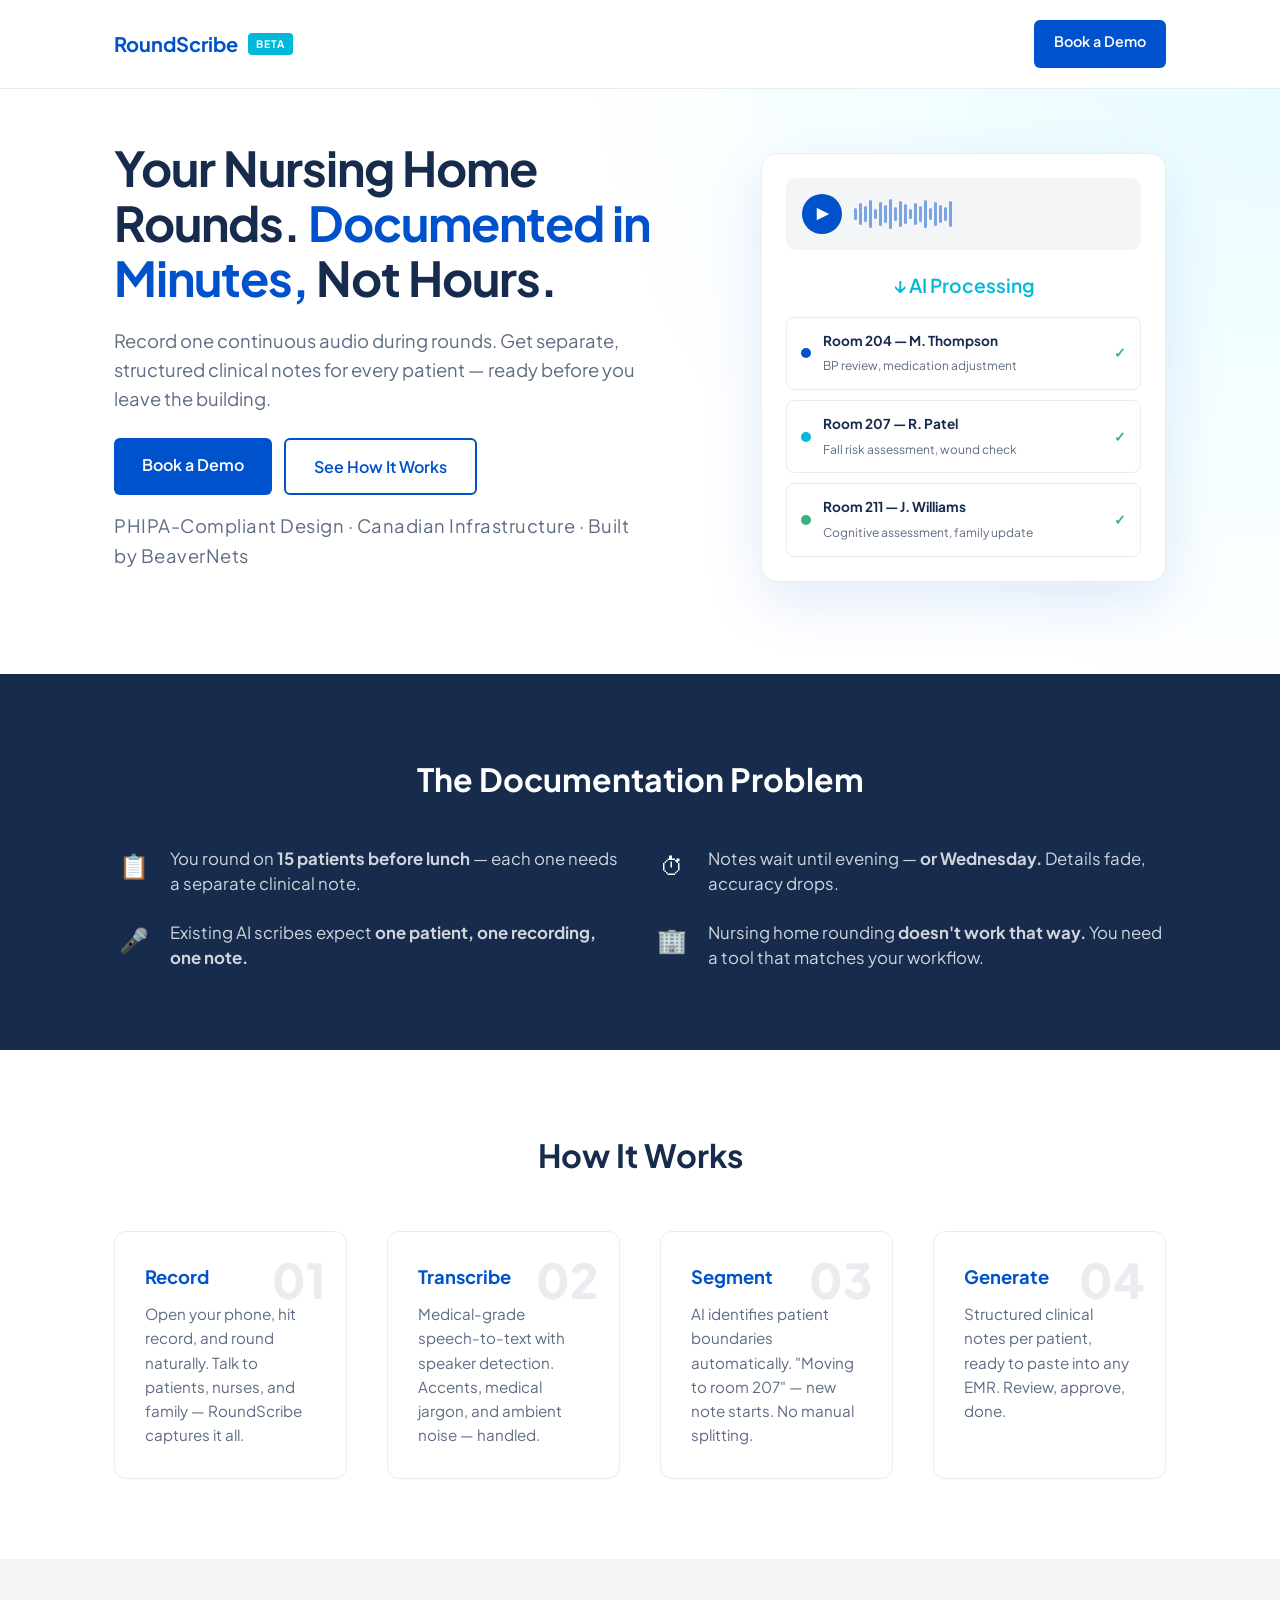
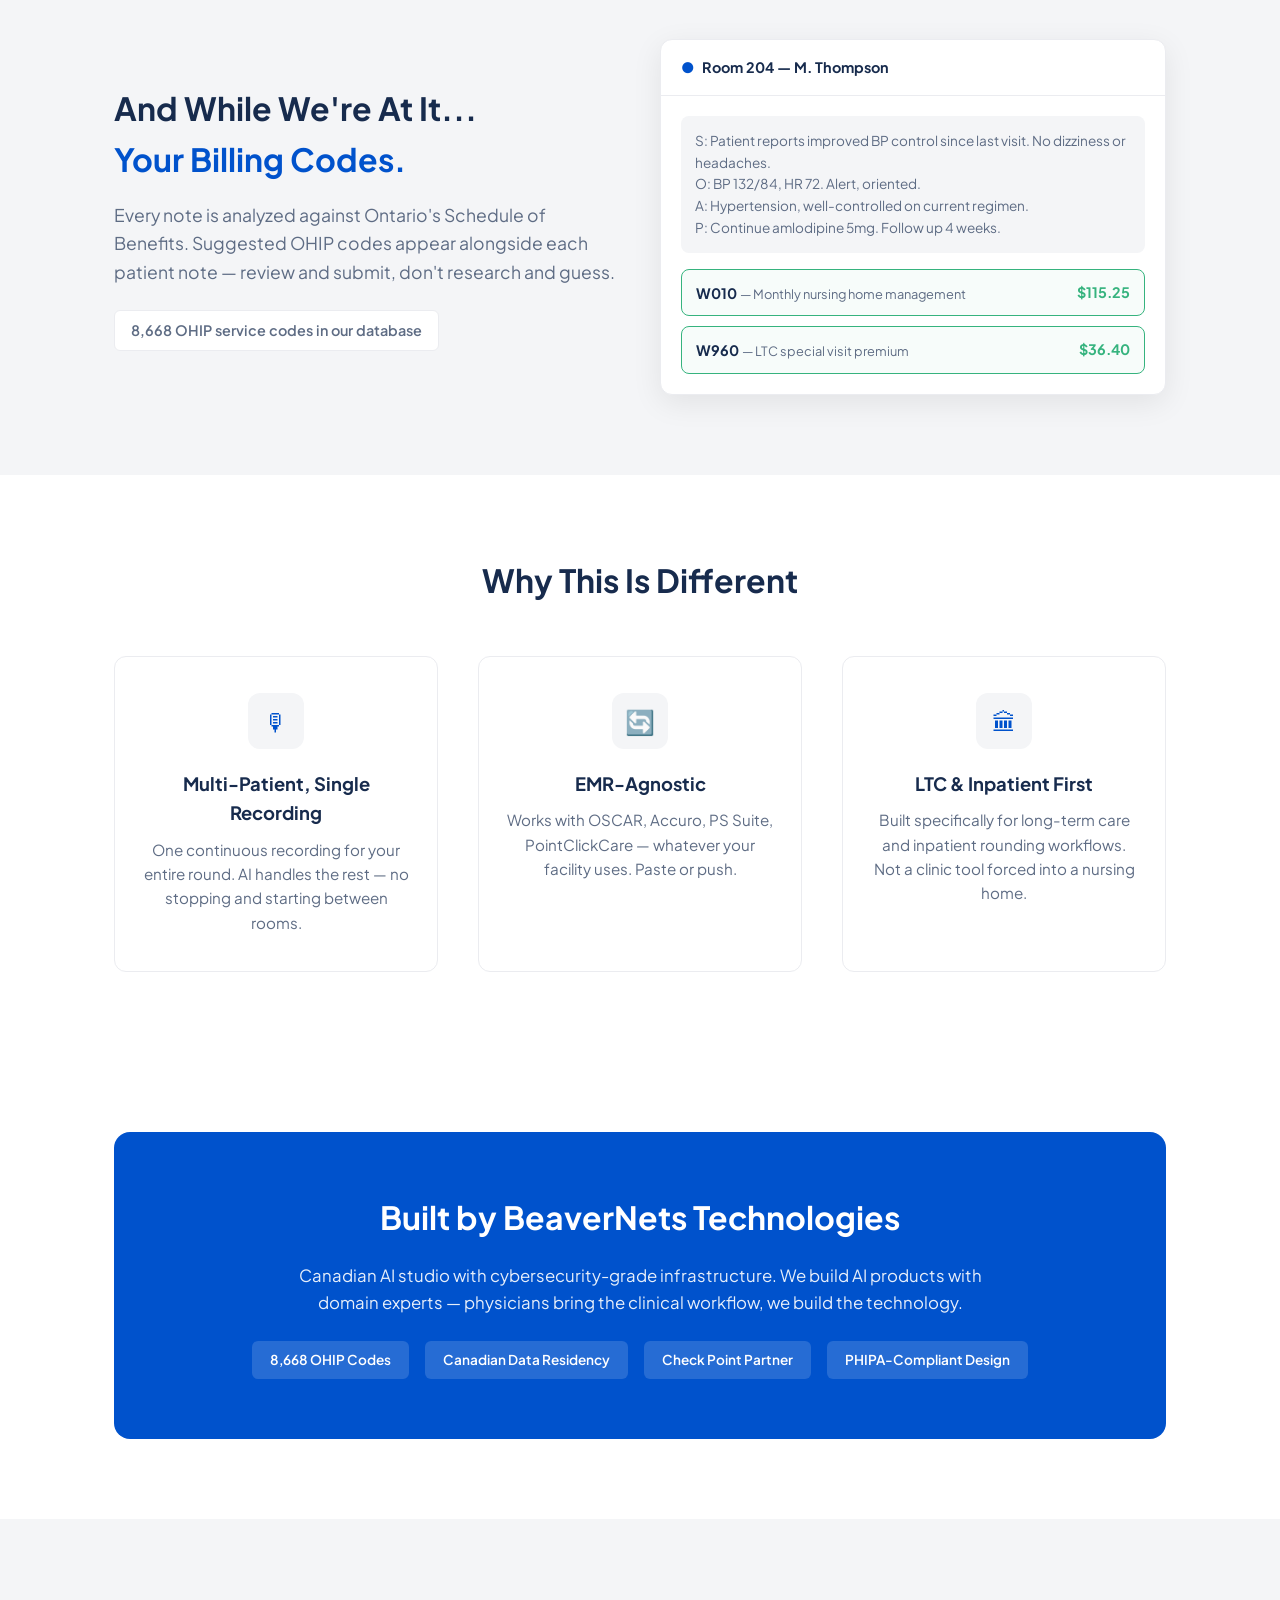
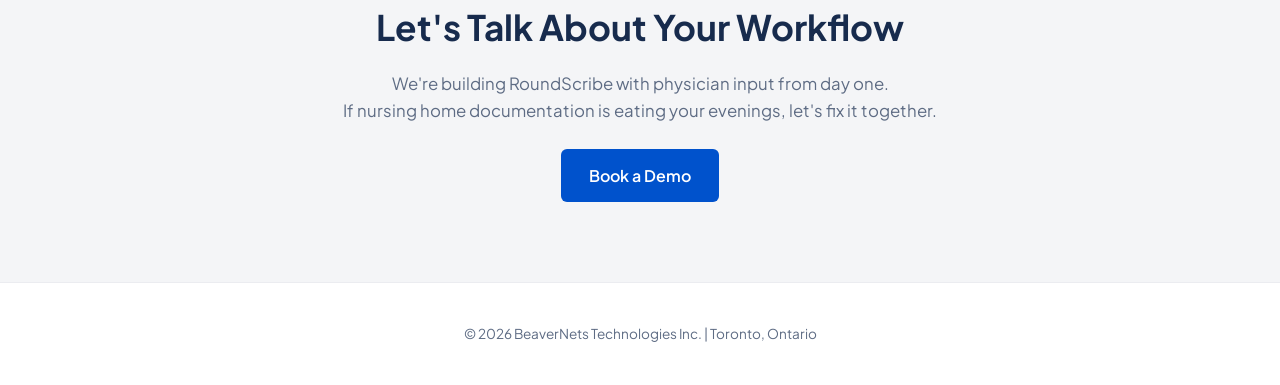
==== index.html @ 70a92076 "feat: RoundScribe marketing site — landing page + interactive demo Landing page (/) — marketing site" ====
<!DOCTYPE html>
<html lang="en">
<head>
    <meta charset="UTF-8">
    <meta name="viewport" content="width=device-width, initial-scale=1.0">
    <meta name="description" content="RoundScribe — AI-powered nursing home rounding notes. One recording, every patient documented, OHIP billing codes included.">
    <meta name="keywords" content="nursing home rounding, clinical notes, OHIP billing, AI scribe, long-term care, EMR, Ontario physicians">
    <meta name="author" content="BeaverNets Technologies Inc.">

    <!-- Open Graph Meta Tags -->
    <meta property="og:title" content="RoundScribe — AI-Powered Nursing Home Rounding Notes">
    <meta property="og:description" content="One recording. Every patient documented. OHIP billing codes included.">
    <meta property="og:type" content="website">
    <meta property="og:url" content="https://roundscribe.beavernets.com">

    <!-- Twitter Card Meta Tags -->
    <meta name="twitter:card" content="summary_large_image">
    <meta name="twitter:title" content="RoundScribe — AI-Powered Nursing Home Rounding Notes">
    <meta name="twitter:description" content="One recording. Every patient documented. OHIP billing codes included.">

    <title>RoundScribe | AI-Powered Nursing Home Rounding Notes</title>

    <link rel="icon" type="image/svg+xml" href="favicon.svg">
    <link href="https://fonts.googleapis.com/css2?family=Plus+Jakarta+Sans:wght@400;500;600;700;800&display=swap" rel="stylesheet">
    <link rel="stylesheet" href="styles.css">
</head>
<body>

    <!-- HEADER -->
    <header>
        <div class="container flex nav-wrapper">
            <div class="logo">
                RoundScribe <span class="badge">BETA</span>
            </div>
            <a href="mailto:saman@physicianbillingassistant.ca?subject=RoundScribe%20Demo%20Request" class="btn" style="padding: 10px 20px; font-size: 0.9rem;">Book a Demo</a>
        </div>
    </header>

    <!-- HERO -->
    <section class="hero">
        <div class="container">
            <div class="grid hero-grid">
                <div>
                    <h1>Your Nursing Home Rounds. <span class="highlight">Documented in Minutes,</span> Not Hours.</h1>
                    <p>Record one continuous audio during rounds. Get separate, structured clinical notes for every patient — ready before you leave the building.</p>
                    <div style="display: flex; gap: 12px; flex-wrap: wrap;">
                        <a href="mailto:saman@physicianbillingassistant.ca?subject=RoundScribe%20Demo%20Request" class="btn">Book a Demo</a>
                        <a href="#how" class="btn btn-outline">See How It Works</a>
                    </div>
                    <p class="trust-line">PHIPA-Compliant Design &middot; Canadian Infrastructure &middot; Built by BeaverNets</p>
                </div>
                <div class="hero-mockup">
                    <div class="mockup-waveform">
                        <div class="waveform-icon">&#9654;</div>
                        <div class="waveform-bars">
                            <span style="height:12px"></span><span style="height:22px;animation-delay:0.1s"></span><span style="height:16px;animation-delay:0.2s"></span><span style="height:28px;animation-delay:0.15s"></span><span style="height:10px;animation-delay:0.3s"></span><span style="height:24px;animation-delay:0.05s"></span><span style="height:18px;animation-delay:0.25s"></span><span style="height:30px;animation-delay:0.12s"></span><span style="height:14px;animation-delay:0.2s"></span><span style="height:26px;animation-delay:0.08s"></span><span style="height:20px;animation-delay:0.18s"></span><span style="height:10px;animation-delay:0.28s"></span><span style="height:22px;animation-delay:0.06s"></span><span style="height:16px;animation-delay:0.22s"></span><span style="height:28px;animation-delay:0.14s"></span><span style="height:12px;animation-delay:0.26s"></span><span style="height:24px;animation-delay:0.1s"></span><span style="height:18px;animation-delay:0.2s"></span><span style="height:14px;animation-delay:0.16s"></span><span style="height:26px;animation-delay:0.04s"></span>
                        </div>
                    </div>
                    <div class="mockup-arrow">&#8595; AI Processing</div>
                    <div class="patient-cards">
                        <div class="patient-card">
                            <div class="patient-dot" style="background: var(--primary);"></div>
                            <div class="patient-card-text">
                                <strong>Room 204 — M. Thompson</strong>
                                <span>BP review, medication adjustment</span>
                            </div>
                            <span class="check">&#10003;</span>
                        </div>
                        <div class="patient-card">
                            <div class="patient-dot" style="background: var(--secondary);"></div>
                            <div class="patient-card-text">
                                <strong>Room 207 — R. Patel</strong>
                                <span>Fall risk assessment, wound check</span>
                            </div>
                            <span class="check">&#10003;</span>
                        </div>
                        <div class="patient-card">
                            <div class="patient-dot" style="background: var(--success);"></div>
                            <div class="patient-card-text">
                                <strong>Room 211 — J. Williams</strong>
                                <span>Cognitive assessment, family update</span>
                            </div>
                            <span class="check">&#10003;</span>
                        </div>
                    </div>
                </div>
            </div>
        </div>
    </section>

    <!-- THE PROBLEM -->
    <section class="section-padding problem">
        <div class="container">
            <h2 class="text-center">The Documentation Problem</h2>
            <div class="grid problem-grid">
                <div class="problem-item">
                    <div class="problem-icon">&#128203;</div>
                    <p>You round on <strong>15 patients before lunch</strong> — each one needs a separate clinical note.</p>
                </div>
                <div class="problem-item">
                    <div class="problem-icon">&#9201;</div>
                    <p>Notes wait until evening — <strong>or Wednesday.</strong> Details fade, accuracy drops.</p>
                </div>
                <div class="problem-item">
                    <div class="problem-icon">&#127908;</div>
                    <p>Existing AI scribes expect <strong>one patient, one recording, one note.</strong></p>
                </div>
                <div class="problem-item">
                    <div class="problem-icon">&#127970;</div>
                    <p>Nursing home rounding <strong>doesn't work that way.</strong> You need a tool that matches your workflow.</p>
                </div>
            </div>
        </div>
    </section>

    <!-- HOW IT WORKS -->
    <section class="section-padding" id="how">
        <div class="container">
            <h2 class="text-center" style="margin-bottom: 50px; font-size: 2rem;">How It Works</h2>
            <div class="grid steps-grid">
                <div class="step-card">
                    <span class="step-number">01</span>
                    <h3>Record</h3>
                    <p>Open your phone, hit record, and round naturally. Talk to patients, nurses, and family — RoundScribe captures it all.</p>
                </div>
                <div class="step-card">
                    <span class="step-number">02</span>
                    <h3>Transcribe</h3>
                    <p>Medical-grade speech-to-text with speaker detection. Accents, medical jargon, and ambient noise — handled.</p>
                </div>
                <div class="step-card">
                    <span class="step-number">03</span>
                    <h3>Segment</h3>
                    <p>AI identifies patient boundaries automatically. "Moving to room 207" — new note starts. No manual splitting.</p>
                </div>
                <div class="step-card">
                    <span class="step-number">04</span>
                    <h3>Generate</h3>
                    <p>Structured clinical notes per patient, ready to paste into any EMR. Review, approve, done.</p>
                </div>
            </div>
        </div>
    </section>

    <!-- OHIP BILLING INTELLIGENCE -->
    <section class="section-padding billing">
        <div class="container">
            <div class="grid billing-grid">
                <div>
                    <h2>And While We're At It...<br><span class="highlight">Your Billing Codes.</span></h2>
                    <p class="billing-sub">Every note is analyzed against Ontario's Schedule of Benefits. Suggested OHIP codes appear alongside each patient note — review and submit, don't research and guess.</p>
                    <span class="billing-stat">8,668 OHIP service codes in our database</span>
                </div>
                <div class="billing-mockup">
                    <div class="billing-mockup-header">
                        <span style="color: var(--primary);">&#9679;</span> Room 204 — M. Thompson
                    </div>
                    <div class="billing-mockup-body">
                        <div class="billing-note-preview">
                            S: Patient reports improved BP control since last visit. No dizziness or headaches.<br>
                            O: BP 132/84, HR 72. Alert, oriented.<br>
                            A: Hypertension, well-controlled on current regimen.<br>
                            P: Continue amlodipine 5mg. Follow up 4 weeks.
                        </div>
                        <div class="billing-codes">
                            <div class="billing-code-row suggested">
                                <div>
                                    <span class="code-label">W010</span>
                                    <span class="code-desc"> &mdash; Monthly nursing home management</span>
                                </div>
                                <span class="code-fee">$115.25</span>
                            </div>
                            <div class="billing-code-row suggested">
                                <div>
                                    <span class="code-label">W960</span>
                                    <span class="code-desc"> &mdash; LTC special visit premium</span>
                                </div>
                                <span class="code-fee">$36.40</span>
                            </div>
                        </div>
                    </div>
                </div>
            </div>
        </div>
    </section>

    <!-- WHY THIS IS DIFFERENT -->
    <section class="section-padding">
        <div class="container">
            <h2 class="text-center" style="margin-bottom: 50px; font-size: 2rem;">Why This Is Different</h2>
            <div class="grid diff-grid">
                <div class="diff-card">
                    <div class="diff-icon">&#127897;</div>
                    <h3>Multi-Patient, Single Recording</h3>
                    <p>One continuous recording for your entire round. AI handles the rest — no stopping and starting between rooms.</p>
                </div>
                <div class="diff-card">
                    <div class="diff-icon">&#128260;</div>
                    <h3>EMR-Agnostic</h3>
                    <p>Works with OSCAR, Accuro, PS Suite, PointClickCare — whatever your facility uses. Paste or push.</p>
                </div>
                <div class="diff-card">
                    <div class="diff-icon">&#127963;</div>
                    <h3>LTC &amp; Inpatient First</h3>
                    <p>Built specifically for long-term care and inpatient rounding workflows. Not a clinic tool forced into a nursing home.</p>
                </div>
            </div>
        </div>
    </section>

    <!-- CREDIBILITY -->
    <section class="section-padding">
        <div class="container">
            <div class="trust-box">
                <h2>Built by BeaverNets Technologies</h2>
                <p>Canadian AI studio with cybersecurity-grade infrastructure. We build AI products with domain experts — physicians bring the clinical workflow, we build the technology.</p>
                <div class="trust-badges">
                    <span class="trust-badge">8,668 OHIP Codes</span>
                    <span class="trust-badge">Canadian Data Residency</span>
                    <span class="trust-badge">Check Point Partner</span>
                    <span class="trust-badge">PHIPA-Compliant Design</span>
                </div>
            </div>
        </div>
    </section>

    <!-- CTA -->
    <section class="section-padding cta text-center">
        <div class="container">
            <h2>Let's Talk About Your Workflow</h2>
            <p>We're building RoundScribe with physician input from day one.<br>If nursing home documentation is eating your evenings, let's fix it together.</p>
            <a href="mailto:saman@physicianbillingassistant.ca?subject=RoundScribe%20Demo%20Request" class="btn">Book a Demo</a>
        </div>
    </section>

    <!-- FOOTER -->
    <footer>
        <div class="container">
            <p>&copy; 2026 BeaverNets Technologies Inc. | Toronto, Ontario</p>
        </div>
    </footer>

</body>
</html>
---- styles.css ----
/* --- VARIABLES --- */
:root {
    --primary: #0052CC;
    --primary-dark: #003E99;
    --secondary: #00B8D9;
    --bg-light: #F4F5F7;
    --text-dark: #172B4D;
    --text-gray: #5E6C84;
    --white: #FFFFFF;
    --success: #36B37E;
}

* {
    margin: 0;
    padding: 0;
    box-sizing: border-box;
}

body {
    font-family: 'Plus Jakarta Sans', sans-serif;
    color: var(--text-dark);
    line-height: 1.6;
    background-color: var(--white);
}

a {
    text-decoration: none;
    color: inherit;
    transition: 0.2s;
}

ul {
    list-style: none;
}

/* --- UTILITIES --- */
.container {
    max-width: 1100px;
    margin: 0 auto;
    padding: 0 24px;
}

.section-padding {
    padding: 80px 0;
}

.text-center {
    text-align: center;
}

.flex {
    display: flex;
    align-items: center;
}

.grid {
    display: grid;
    gap: 40px;
}

.btn {
    display: inline-block;
    padding: 14px 28px;
    background-color: var(--primary);
    color: white;
    border-radius: 6px;
    font-weight: 600;
    font-size: 1rem;
    cursor: pointer;
    border: none;
    min-height: 48px;
    min-width: 48px;
}

.btn:hover {
    background-color: var(--primary-dark);
    transform: translateY(-1px);
}

.btn-outline {
    background: transparent;
    border: 2px solid var(--primary);
    color: var(--primary);
}

.btn-outline:hover {
    background: var(--bg-light);
}

.btn-white {
    background: white;
    color: var(--primary);
    font-weight: 700;
}

.btn-white:hover {
    background: var(--bg-light);
    transform: translateY(-1px);
}

/* --- HEADER --- */
header {
    padding: 20px 0;
    border-bottom: 1px solid #EBECF0;
    position: fixed;
    width: 100%;
    background: rgba(255,255,255,0.95);
    backdrop-filter: blur(10px);
    z-index: 100;
}

.nav-wrapper {
    justify-content: space-between;
}

.logo {
    font-size: 1.25rem;
    font-weight: 700;
    color: var(--primary);
    display: flex;
    align-items: center;
    gap: 10px;
}

.badge {
    background: var(--secondary);
    color: white;
    font-size: 0.65rem;
    padding: 3px 8px;
    border-radius: 4px;
    font-weight: 700;
    letter-spacing: 1px;
    text-transform: uppercase;
}

/* --- HERO --- */
.hero {
    padding-top: 140px;
    padding-bottom: 80px;
    background: radial-gradient(circle at top right, #E6FCFF 0%, #FFFFFF 50%);
}

.hero-grid {
    grid-template-columns: 1.2fr 0.8fr;
    align-items: center;
}

.hero h1 {
    font-size: 3rem;
    line-height: 1.15;
    margin-bottom: 20px;
    letter-spacing: -1px;
    color: var(--text-dark);
}

.hero p {
    font-size: 1.15rem;
    color: var(--text-gray);
    max-width: 540px;
    margin-bottom: 24px;
}

.highlight {
    color: var(--primary);
}

.trust-line {
    font-size: 0.85rem;
    color: var(--text-gray);
    margin-top: 16px;
    letter-spacing: 0.5px;
}

/* --- HERO MOCKUP --- */
.hero-mockup {
    background: white;
    border-radius: 16px;
    box-shadow: 0 20px 60px rgba(0,82,204,0.12);
    border: 1px solid #EBECF0;
    padding: 24px;
    overflow: hidden;
}

.mockup-waveform {
    display: flex;
    align-items: center;
    gap: 12px;
    padding: 16px;
    background: var(--bg-light);
    border-radius: 10px;
    margin-bottom: 20px;
}

.waveform-icon {
    width: 40px;
    height: 40px;
    background: var(--primary);
    border-radius: 50%;
    display: flex;
    align-items: center;
    justify-content: center;
    color: white;
    font-size: 1rem;
    flex-shrink: 0;
}

.waveform-bars {
    display: flex;
    align-items: center;
    gap: 2px;
    flex: 1;
    height: 32px;
}

.waveform-bars span {
    display: block;
    width: 3px;
    border-radius: 2px;
    background: var(--primary);
    opacity: 0.5;
    animation: pulse 1.5s ease-in-out infinite;
}

@keyframes pulse {
    0%, 100% { opacity: 0.3; }
    50% { opacity: 0.7; }
}

.mockup-arrow {
    text-align: center;
    color: var(--secondary);
    font-size: 1.2rem;
    margin-bottom: 16px;
    font-weight: 600;
}

.patient-cards {
    display: flex;
    flex-direction: column;
    gap: 10px;
}

.patient-card {
    display: flex;
    align-items: center;
    gap: 12px;
    padding: 12px 14px;
    border-radius: 8px;
    border: 1px solid #EBECF0;
    background: white;
    transition: 0.2s;
}

.patient-card:hover {
    border-color: var(--primary);
    box-shadow: 0 2px 8px rgba(0,82,204,0.08);
}

.patient-dot {
    width: 10px;
    height: 10px;
    border-radius: 50%;
    flex-shrink: 0;
}

.patient-card-text {
    flex: 1;
    min-width: 0;
}

.patient-card-text strong {
    font-size: 0.85rem;
    display: block;
}

.patient-card-text span {
    font-size: 0.75rem;
    color: var(--text-gray);
}

.patient-card .check {
    color: var(--success);
    font-weight: 700;
    font-size: 0.85rem;
    flex-shrink: 0;
}

/* --- PROBLEM --- */
.problem {
    background: var(--text-dark);
    color: white;
}

.problem h2 {
    font-size: 2rem;
    margin-bottom: 40px;
}

.problem-grid {
    grid-template-columns: 1fr 1fr;
    gap: 24px;
}

.problem-item {
    display: flex;
    gap: 16px;
    align-items: flex-start;
}

.problem-icon {
    font-size: 1.5rem;
    flex-shrink: 0;
    width: 40px;
    text-align: center;
}

.problem-item p {
    color: rgba(255,255,255,0.8);
    font-size: 1.05rem;
    line-height: 1.5;
}

/* --- HOW IT WORKS --- */
.steps-grid {
    grid-template-columns: repeat(4, 1fr);
}

.step-card {
    background: var(--white);
    padding: 30px;
    border: 1px solid #EBECF0;
    border-radius: 12px;
    position: relative;
}

.step-number {
    font-size: 3rem;
    font-weight: 800;
    color: #EBECF0;
    position: absolute;
    top: 10px;
    right: 20px;
}

.step-card h3 {
    margin-bottom: 10px;
    font-size: 1.15rem;
    color: var(--primary);
}

.step-card p {
    color: var(--text-gray);
    font-size: 0.95rem;
}

/* --- BILLING SECTION --- */
.billing {
    background: var(--bg-light);
}

.billing-grid {
    grid-template-columns: 1fr 1fr;
    align-items: center;
}

.billing h2 {
    font-size: 2rem;
    margin-bottom: 16px;
}

.billing-sub {
    font-size: 1.1rem;
    color: var(--text-gray);
    margin-bottom: 24px;
}

.billing-stat {
    font-size: 0.9rem;
    color: var(--text-gray);
    font-weight: 600;
    background: white;
    display: inline-block;
    padding: 8px 16px;
    border-radius: 6px;
    border: 1px solid #EBECF0;
}

.billing-mockup {
    background: white;
    border-radius: 12px;
    box-shadow: 0 8px 30px rgba(0,0,0,0.08);
    border: 1px solid #EBECF0;
    overflow: hidden;
}

.billing-mockup-header {
    padding: 16px 20px;
    border-bottom: 1px solid #EBECF0;
    font-weight: 700;
    font-size: 0.9rem;
    color: var(--text-dark);
    display: flex;
    align-items: center;
    gap: 8px;
}

.billing-mockup-body {
    padding: 20px;
}

.billing-note-preview {
    background: var(--bg-light);
    border-radius: 8px;
    padding: 14px;
    margin-bottom: 16px;
    font-size: 0.85rem;
    color: var(--text-gray);
    line-height: 1.6;
}

.billing-codes {
    display: flex;
    flex-direction: column;
    gap: 10px;
}

.billing-code-row {
    display: flex;
    justify-content: space-between;
    align-items: center;
    padding: 10px 14px;
    background: white;
    border: 1px solid #EBECF0;
    border-radius: 8px;
}

.billing-code-row.suggested {
    border-color: var(--success);
    background: rgba(54,179,126,0.04);
}

.code-label {
    font-weight: 700;
    font-size: 0.9rem;
}

.code-desc {
    font-size: 0.8rem;
    color: var(--text-gray);
}

.code-fee {
    font-weight: 700;
    color: var(--success);
    font-size: 0.9rem;
}

/* --- DIFFERENTIATORS --- */
.diff-grid {
    grid-template-columns: repeat(3, 1fr);
}

.diff-card {
    background: white;
    border: 1px solid #EBECF0;
    border-radius: 12px;
    padding: 36px 28px;
    text-align: center;
    transition: 0.2s;
}

.diff-card:hover {
    border-color: var(--primary);
    box-shadow: 0 4px 16px rgba(0,82,204,0.08);
}

.diff-icon {
    width: 56px;
    height: 56px;
    background: var(--bg-light);
    border-radius: 12px;
    display: flex;
    align-items: center;
    justify-content: center;
    font-size: 1.5rem;
    margin: 0 auto 20px auto;
    color: var(--primary);
}

.diff-card h3 {
    font-size: 1.15rem;
    margin-bottom: 10px;
}

.diff-card p {
    font-size: 0.95rem;
    color: var(--text-gray);
}

/* --- TRUST BOX --- */
.trust-box {
    background: var(--primary);
    color: white;
    border-radius: 16px;
    padding: 60px;
    text-align: center;
}

.trust-box h2 {
    font-size: 2rem;
    margin-bottom: 20px;
}

.trust-box p {
    font-size: 1.05rem;
    opacity: 0.9;
    max-width: 700px;
    margin: 0 auto 16px auto;
}

.trust-badges {
    display: flex;
    justify-content: center;
    gap: 16px;
    flex-wrap: wrap;
    margin-top: 24px;
}

.trust-badge {
    background: rgba(255,255,255,0.15);
    padding: 8px 18px;
    border-radius: 6px;
    font-size: 0.85rem;
    font-weight: 600;
}

/* --- CTA --- */
.cta {
    background: var(--bg-light);
}

.cta h2 {
    font-size: 2.2rem;
    margin-bottom: 16px;
}

.cta p {
    font-size: 1.05rem;
    color: var(--text-gray);
    margin-bottom: 24px;
}

.cta-email {
    display: block;
    margin-top: 16px;
    font-size: 0.95rem;
    color: var(--text-gray);
}

.cta-email a {
    color: var(--primary);
    font-weight: 600;
}

.cta-email a:hover {
    text-decoration: underline;
}

/* --- FOOTER --- */
footer {
    padding: 40px 0;
    text-align: center;
    color: var(--text-gray);
    font-size: 0.85rem;
    border-top: 1px solid #EBECF0;
}

/* --- MOBILE RESPONSIVE --- */
@media (max-width: 768px) {
    .hero {
        padding-top: 110px;
        padding-bottom: 50px;
    }

    .hero h1 {
        font-size: 2rem;
    }

    .hero p {
        font-size: 1rem;
    }

    .hero-grid {
        grid-template-columns: 1fr !important;
    }

    .hero-mockup {
        margin-top: 32px;
    }

    .grid {
        grid-template-columns: 1fr !important;
    }

    .problem-grid {
        grid-template-columns: 1fr !important;
    }

    .steps-grid {
        grid-template-columns: 1fr !important;
    }

    .billing-grid {
        grid-template-columns: 1fr !important;
    }

    .diff-grid {
        grid-template-columns: 1fr !important;
    }

    .section-padding {
        padding: 50px 0;
    }

    .trust-box {
        padding: 40px 20px;
    }

    .trust-box h2 {
        font-size: 1.75rem;
    }

    .problem h2,
    .billing h2,
    .cta h2 {
        font-size: 1.75rem;
    }

    .trust-badges {
        gap: 10px;
    }

    .trust-badge {
        font-size: 0.8rem;
        padding: 6px 14px;
    }

    .nav-wrapper .btn {
        padding: 10px 16px;
        font-size: 0.85rem;
    }
}

@media (max-width: 375px) {
    .hero h1 {
        font-size: 1.75rem;
    }

    .container {
        padding: 0 16px;
    }

    .step-card {
        padding: 24px 20px;
    }
}
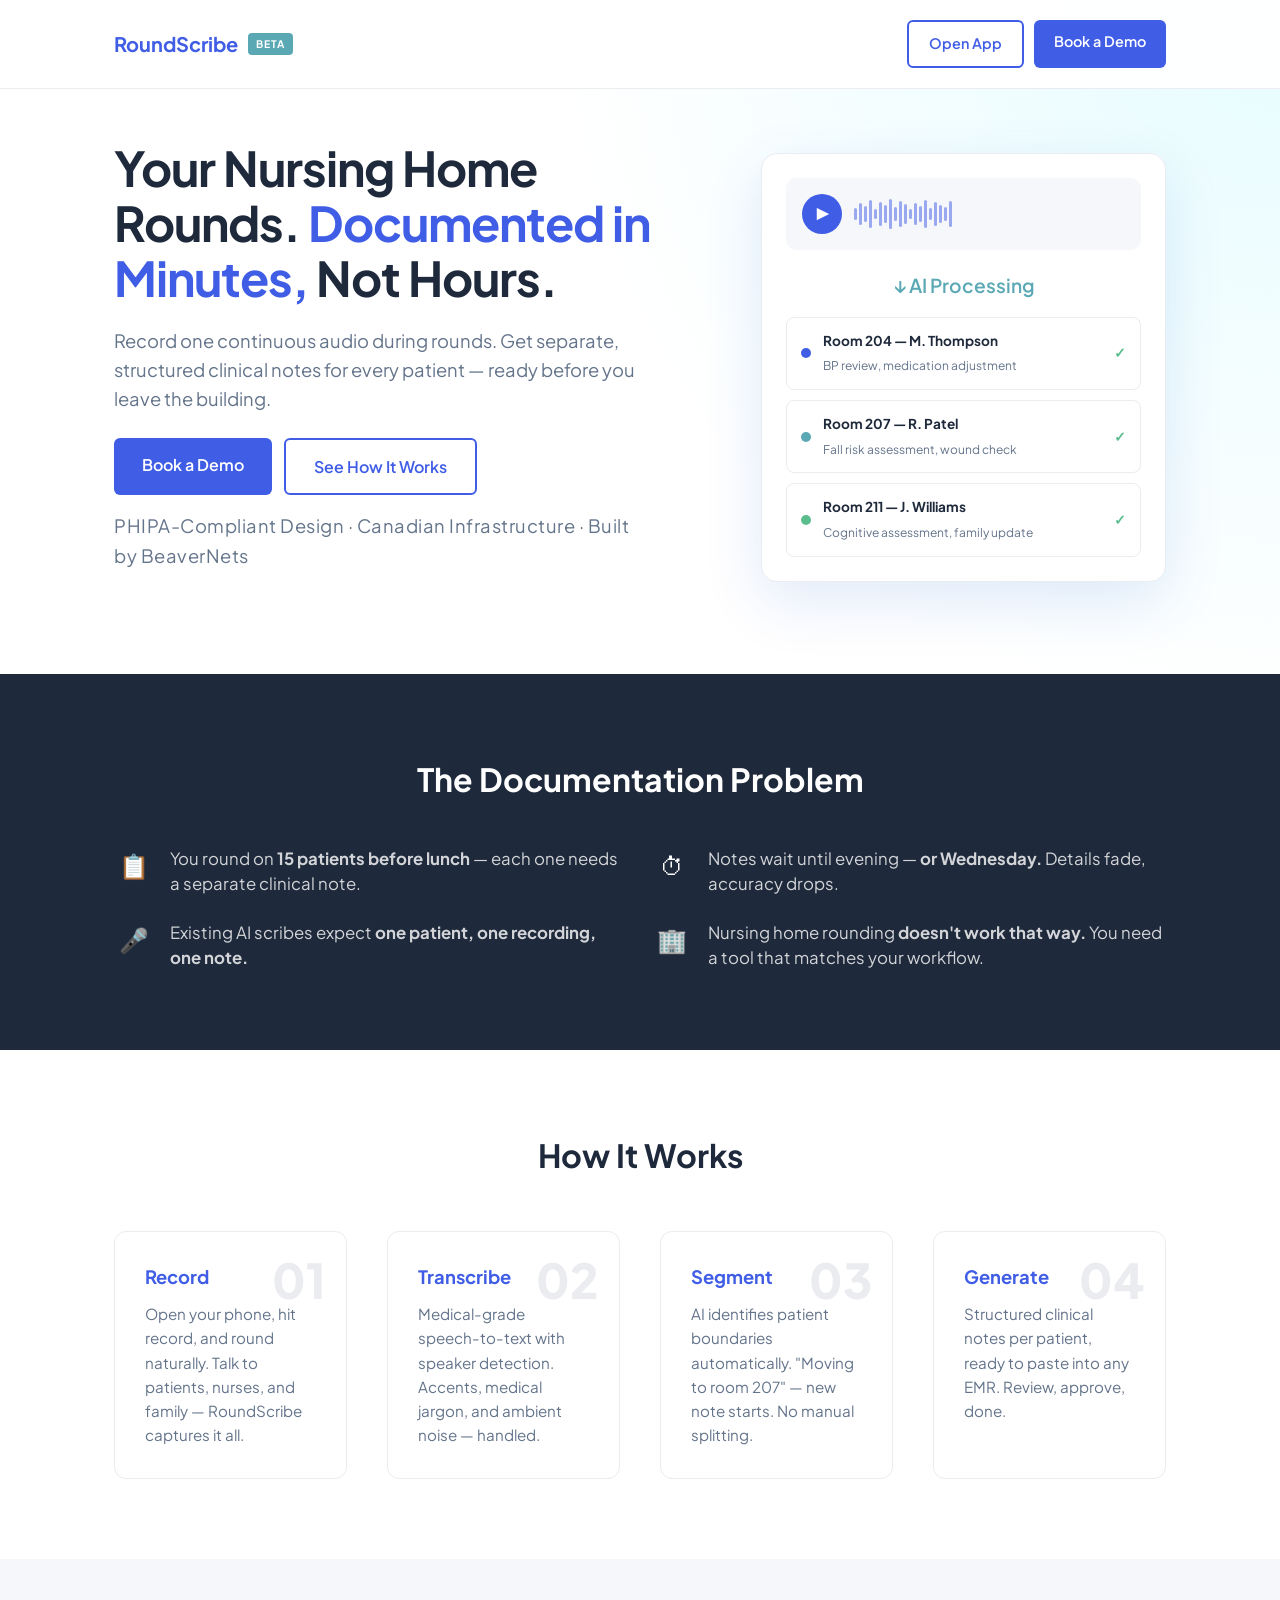
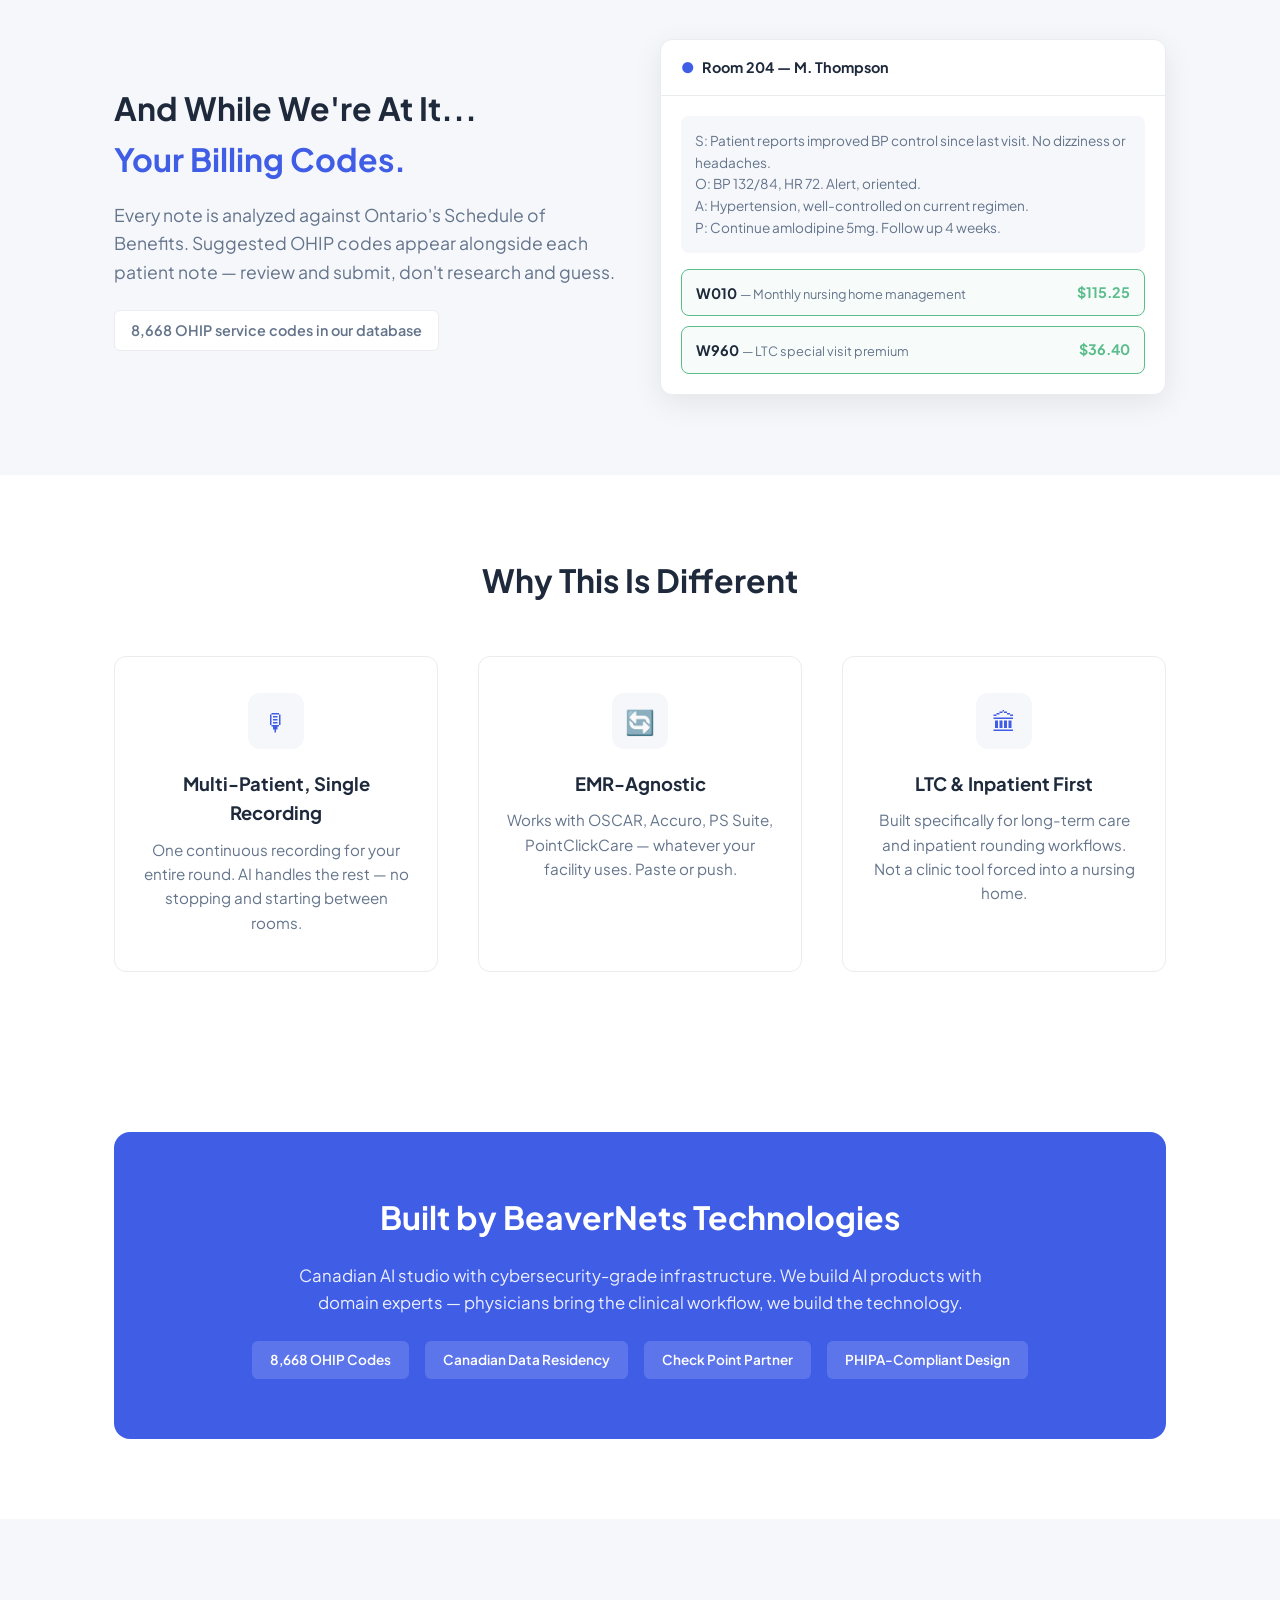
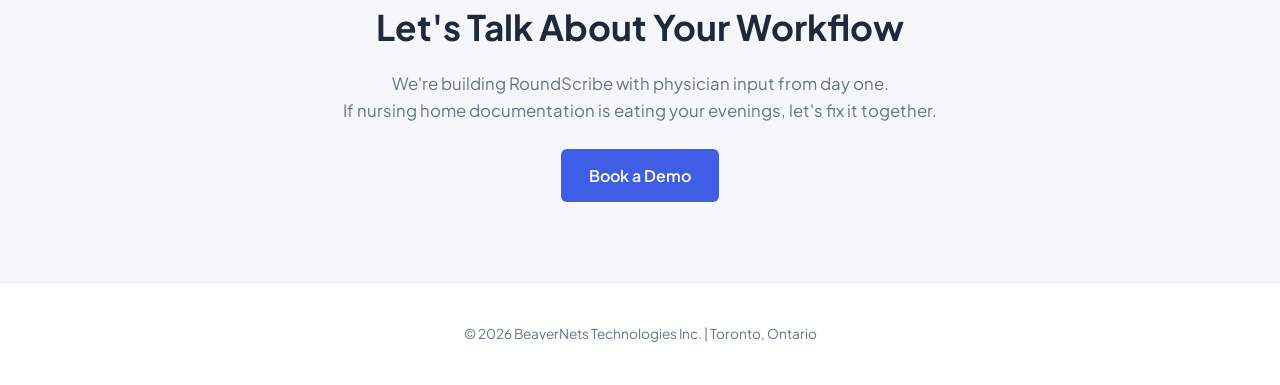
==== commit a1cece1a: "feat: point site to roundscribe.ca and add Open App CTA - Update og:url and demo back-links from rou" ====
--- a/index.html
+++ b/index.html
@@ -11,7 +11,7 @@
     <meta property="og:title" content="RoundScribe — AI-Powered Nursing Home Rounding Notes">
     <meta property="og:description" content="One recording. Every patient documented. OHIP billing codes included.">
     <meta property="og:type" content="website">
-    <meta property="og:url" content="https://roundscribe.beavernets.com">
+    <meta property="og:url" content="https://roundscribe.ca">
 
     <!-- Twitter Card Meta Tags -->
     <meta name="twitter:card" content="summary_large_image">
@@ -32,7 +32,10 @@
             <div class="logo">
                 RoundScribe <span class="badge">BETA</span>
             </div>
-            <a href="mailto:saman@physicianbillingassistant.ca?subject=RoundScribe%20Demo%20Request" class="btn" style="padding: 10px 20px; font-size: 0.9rem;">Book a Demo</a>
+            <div style="display: flex; gap: 10px;">
+                <a href="https://app.roundscribe.ca" class="btn btn-outline" style="padding: 10px 20px; font-size: 0.9rem;">Open App</a>
+                <a href="mailto:saman@physicianbillingassistant.ca?subject=RoundScribe%20Demo%20Request" class="btn" style="padding: 10px 20px; font-size: 0.9rem;">Book a Demo</a>
+            </div>
         </div>
     </header>
 
--- a/styles.css
+++ b/styles.css
@@ -1,13 +1,15 @@
 /* --- VARIABLES --- */
 :root {
-    --primary: #0052CC;
-    --primary-dark: #003E99;
-    --secondary: #00B8D9;
-    --bg-light: #F4F5F7;
-    --text-dark: #172B4D;
-    --text-gray: #5E6C84;
+    --primary: #405DE6;
+    --primary-dark: #3350C4;
+    --secondary: #5BA8B5;
+    --bg-light: #F5F7FA;
+    --text-dark: #1E293B;
+    --text-gray: #64748B;
     --white: #FFFFFF;
-    --success: #36B37E;
+    --success: #5BBD8C;
+    --warning: #F5B971;
+    --error: #E87B7B;
 }
 
 * {
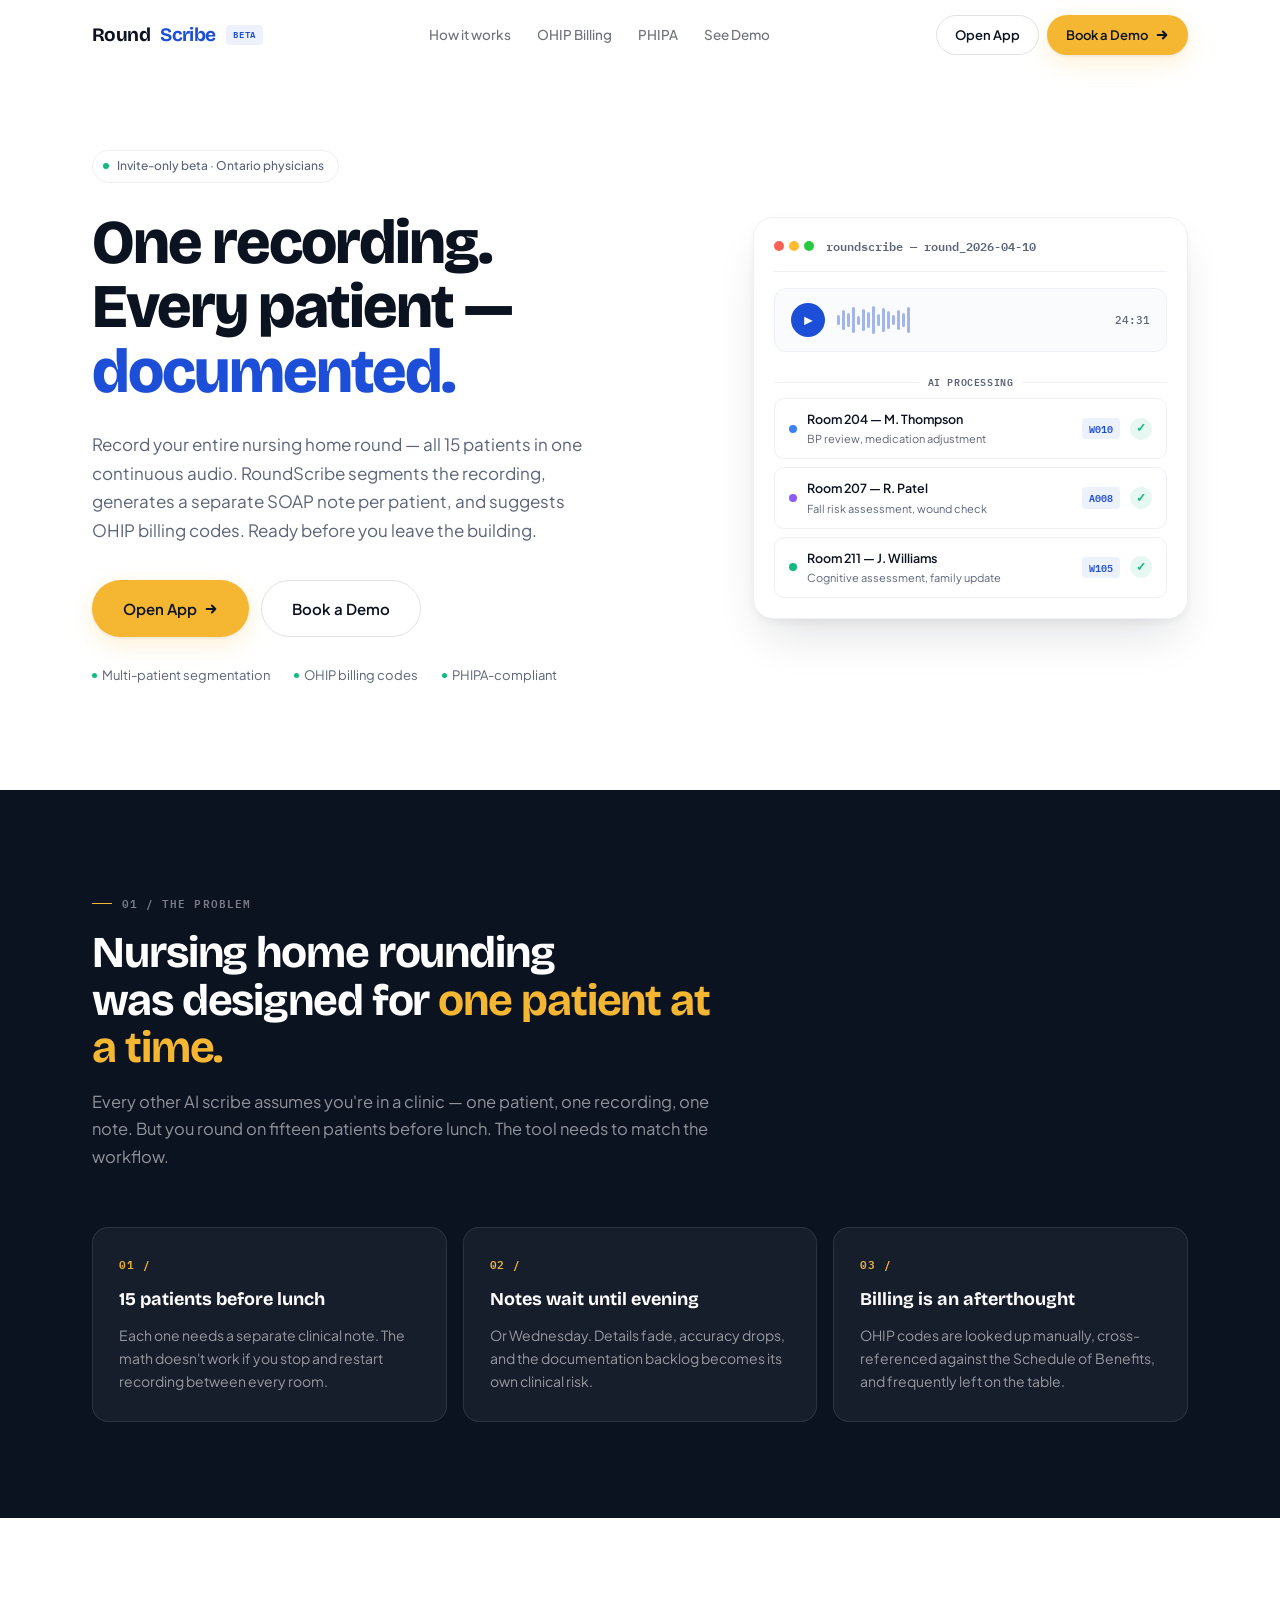
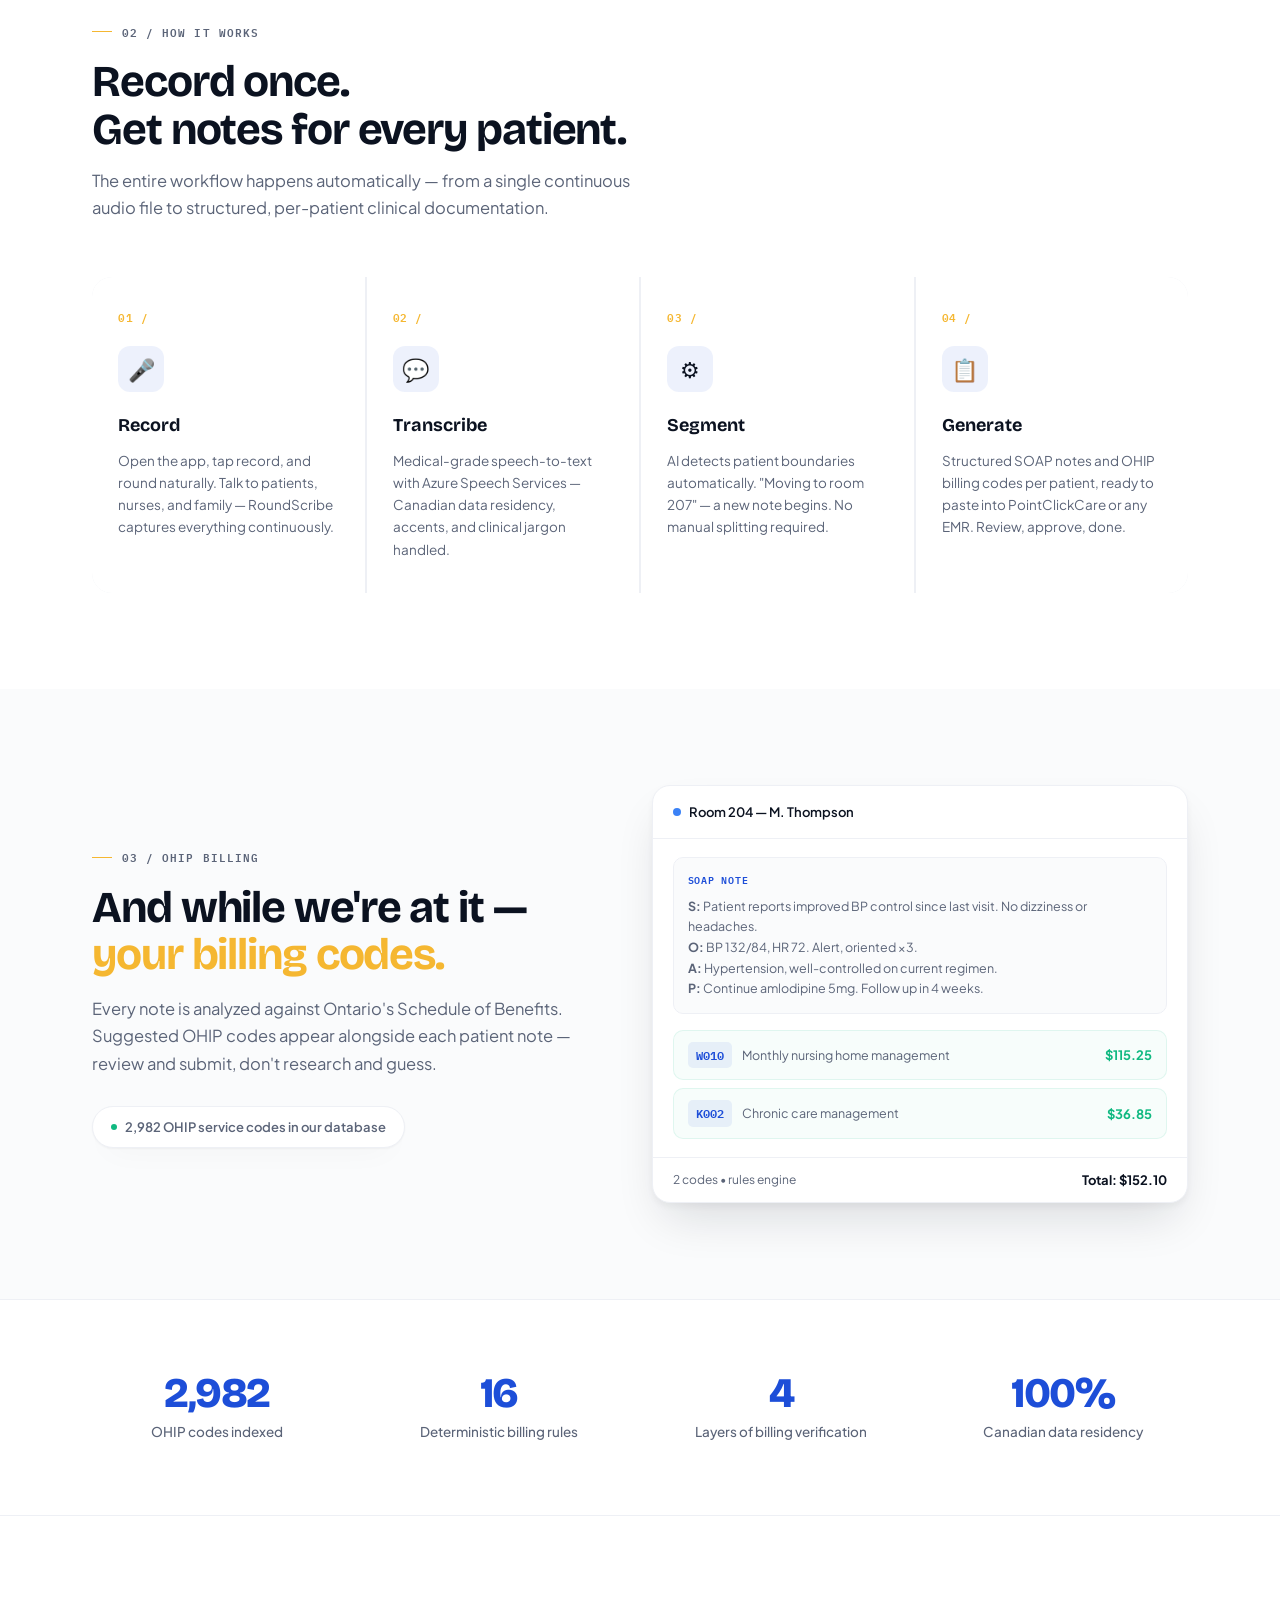
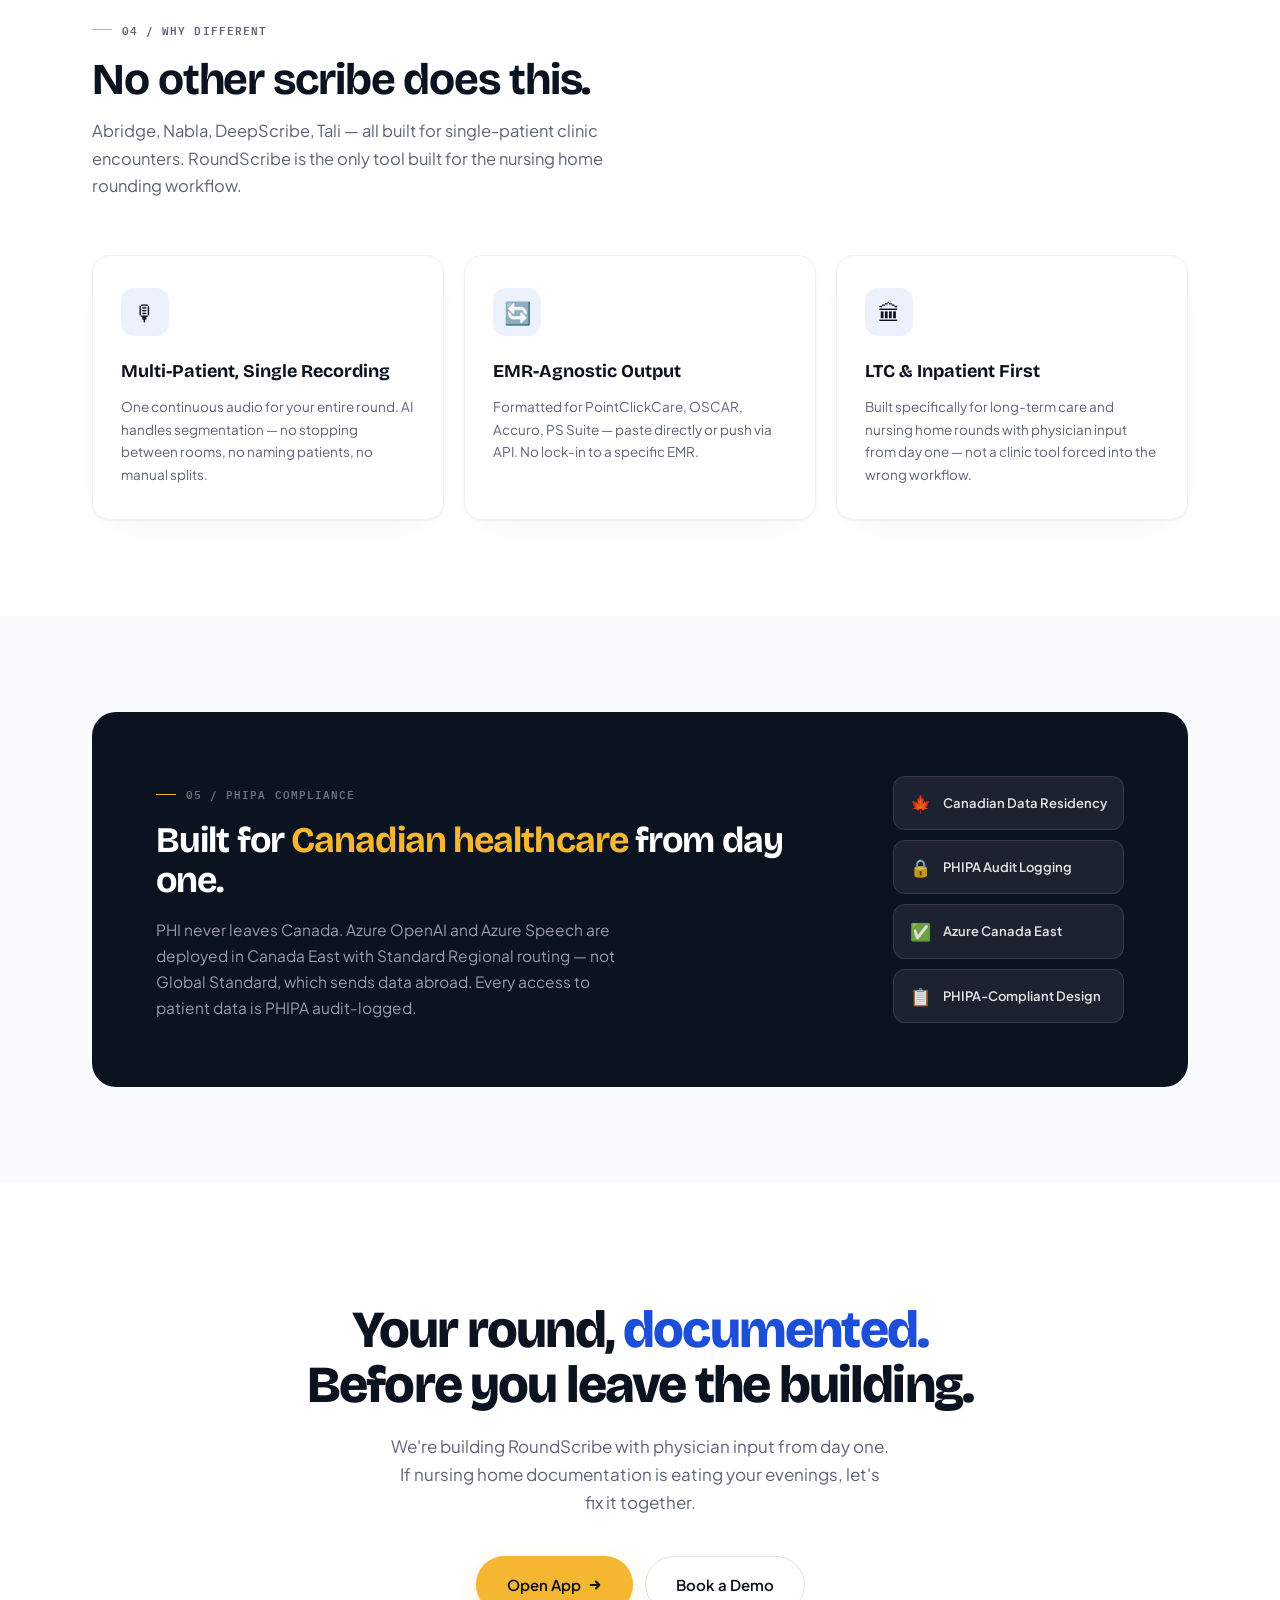
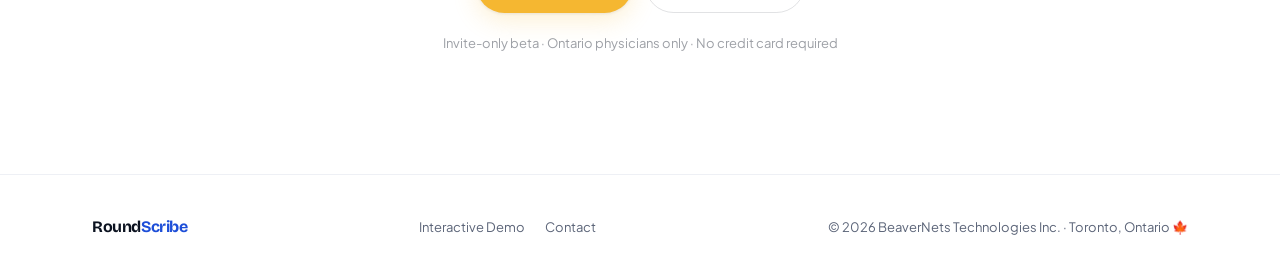
==== commit f710d9ec: "feat: redesign landing page with netgrant-inspired design system - Bricolage Grotesque + Plus Jakart" ====
--- a/index.html
+++ b/index.html
@@ -1,247 +1,971 @@
 <!DOCTYPE html>
 <html lang="en">
 <head>
-    <meta charset="UTF-8">
-    <meta name="viewport" content="width=device-width, initial-scale=1.0">
-    <meta name="description" content="RoundScribe — AI-powered nursing home rounding notes. One recording, every patient documented, OHIP billing codes included.">
-    <meta name="keywords" content="nursing home rounding, clinical notes, OHIP billing, AI scribe, long-term care, EMR, Ontario physicians">
-    <meta name="author" content="BeaverNets Technologies Inc.">
-
-    <!-- Open Graph Meta Tags -->
-    <meta property="og:title" content="RoundScribe — AI-Powered Nursing Home Rounding Notes">
-    <meta property="og:description" content="One recording. Every patient documented. OHIP billing codes included.">
-    <meta property="og:type" content="website">
-    <meta property="og:url" content="https://roundscribe.ca">
-
-    <!-- Twitter Card Meta Tags -->
-    <meta name="twitter:card" content="summary_large_image">
-    <meta name="twitter:title" content="RoundScribe — AI-Powered Nursing Home Rounding Notes">
-    <meta name="twitter:description" content="One recording. Every patient documented. OHIP billing codes included.">
-
-    <title>RoundScribe | AI-Powered Nursing Home Rounding Notes</title>
-
-    <link rel="icon" type="image/svg+xml" href="favicon.svg">
-    <link href="https://fonts.googleapis.com/css2?family=Plus+Jakarta+Sans:wght@400;500;600;700;800&display=swap" rel="stylesheet">
-    <link rel="stylesheet" href="styles.css">
+<meta charset="UTF-8">
+<meta name="viewport" content="width=device-width, initial-scale=1.0">
+<meta name="description" content="RoundScribe — AI-powered nursing home rounding notes. One recording, every patient documented, OHIP billing codes included.">
+<meta name="keywords" content="nursing home rounding, clinical notes, OHIP billing, AI scribe, long-term care, EMR, Ontario physicians">
+<meta name="author" content="BeaverNets Technologies Inc.">
+<meta property="og:title" content="RoundScribe — AI-Powered Nursing Home Rounding Notes">
+<meta property="og:description" content="One recording. Every patient documented. OHIP billing codes included.">
+<meta property="og:type" content="website">
+<meta property="og:url" content="https://roundscribe.ca">
+<meta name="twitter:card" content="summary_large_image">
+<meta name="twitter:title" content="RoundScribe — AI-Powered Nursing Home Rounding Notes">
+<meta name="twitter:description" content="One recording. Every patient documented. OHIP billing codes included.">
+<title>RoundScribe | AI-Powered Nursing Home Rounding Notes</title>
+<link rel="icon" type="image/svg+xml" href="favicon.svg">
+<link rel="preconnect" href="https://fonts.googleapis.com">
+<link rel="preconnect" href="https://fonts.gstatic.com" crossorigin>
+<link href="https://fonts.googleapis.com/css2?family=Bricolage+Grotesque:opsz,wght@12..96,400;12..96,500;12..96,600;12..96,700;12..96,800&family=Plus+Jakarta+Sans:wght@300;400;500;600;700&family=IBM+Plex+Mono:wght@400;500;600&display=swap" rel="stylesheet">
+<style>
+/* ── Design System ── */
+:root {
+  --bg:           #FFFFFF;
+  --bg-subtle:    #FAFBFC;
+  --ink:          #0B1220;
+  --ink-80:       rgba(11,18,32,.80);
+  --ink-60:       rgba(11,18,32,.60);
+  --ink-40:       rgba(11,18,32,.40);
+  --ink-12:       rgba(11,18,32,.12);
+  --ink-08:       rgba(11,18,32,.08);
+  --ink-04:       rgba(11,18,32,.04);
+  --muted:        #5B6478;
+  --hair:         #EEF0F5;
+
+  --blue:         #1D4ED8;
+  --blue-mid:     #3B82F6;
+  --blue-soft:    rgba(29,78,216,.08);
+  --gold:         #F5B731;
+  --gold-soft:    rgba(245,183,49,.12);
+  --emerald:      #10B981;
+  --emerald-soft: rgba(16,185,129,.10);
+
+  --fd: 'Bricolage Grotesque', sans-serif;
+  --fb: 'Plus Jakarta Sans', sans-serif;
+  --fm: 'IBM Plex Mono', monospace;
+
+  --ease:         cubic-bezier(0.16, 1, 0.3, 1);
+  --ease-q:       cubic-bezier(0.25, 1, 0.5, 1);
+
+  --shadow-card:  0 1px 2px rgba(11,18,32,.04), 0 12px 32px -16px rgba(11,18,32,.08);
+  --shadow-lg:    0 4px 6px rgba(11,18,32,.04), 0 24px 48px -12px rgba(11,18,32,.14);
+  --shadow-btn:   0 1px 3px rgba(11,18,32,.08), 0 8px 24px rgba(245,183,49,.20);
+  --shadow-btn-h: 0 2px 6px rgba(11,18,32,.10), 0 14px 32px rgba(245,183,49,.30);
+}
+
+* { margin: 0; padding: 0; box-sizing: border-box; }
+html { scroll-behavior: smooth; overflow-x: hidden; }
+body {
+  font-family: var(--fb);
+  background: var(--bg);
+  color: var(--ink);
+  -webkit-font-smoothing: antialiased;
+  -moz-osx-font-smoothing: grayscale;
+  overflow-x: hidden;
+  line-height: 1.55;
+}
+a { color: inherit; text-decoration: none; }
+
+/* ── Reveal ── */
+.reveal { opacity: 0; transform: translateY(14px); transition: opacity .65s var(--ease), transform .65s var(--ease); }
+.reveal.visible { opacity: 1; transform: none; }
+.d1 { transition-delay: .08s; }
+.d2 { transition-delay: .16s; }
+.d3 { transition-delay: .24s; }
+.d4 { transition-delay: .32s; }
+.d5 { transition-delay: .40s; }
+
+/* ── Layout ── */
+.wrap { max-width: 1160px; margin: 0 auto; padding: 0 32px; }
+
+/* ── Nav ── */
+.nav {
+  position: fixed; top: 0; left: 0; right: 0; z-index: 100;
+  background: rgba(255,255,255,.72);
+  backdrop-filter: saturate(1.5) blur(12px);
+  -webkit-backdrop-filter: saturate(1.5) blur(12px);
+  border-bottom: 1px solid transparent;
+  transition: border-color .25s, background .25s;
+}
+.nav.scrolled { border-bottom-color: var(--hair); background: rgba(255,255,255,.94); }
+.nav-inner {
+  max-width: 1160px; margin: 0 auto; padding: 15px 32px;
+  display: flex; align-items: center; justify-content: space-between; gap: 24px;
+}
+.nav-logo {
+  display: flex; align-items: center; gap: 10px; flex-shrink: 0;
+  font-family: var(--fd); font-size: 19px; font-weight: 700;
+  letter-spacing: -.03em; color: var(--ink);
+}
+.nav-logo .s { color: var(--blue); }
+.nav-badge {
+  font-family: var(--fm); font-size: 9px; font-weight: 600;
+  text-transform: uppercase; letter-spacing: .1em;
+  background: var(--blue-soft); color: var(--blue);
+  padding: 3px 7px; border-radius: 4px;
+}
+.nav-links { display: flex; gap: 26px; align-items: center; }
+.nav-links a { font-size: 13.5px; font-weight: 500; color: var(--ink-60); transition: color .2s; }
+.nav-links a:hover { color: var(--ink); }
+.nav-actions { display: flex; gap: 8px; align-items: center; flex-shrink: 0; }
+
+/* ── Buttons ── */
+.btn {
+  display: inline-flex; align-items: center; gap: 7px;
+  font-family: var(--fb); font-weight: 600;
+  border-radius: 999px; cursor: pointer;
+  transition: all .25s var(--ease-q);
+  border: 1px solid transparent; white-space: nowrap;
+}
+.btn svg { width: 14px; height: 14px; flex-shrink: 0; transition: transform .2s; }
+.btn:hover svg { transform: translateX(3px); }
+.btn-primary {
+  background: var(--gold); color: var(--ink);
+  box-shadow: var(--shadow-btn);
+}
+.btn-primary:hover { transform: translateY(-2px); box-shadow: var(--shadow-btn-h); background: #ffc543; }
+.btn-ghost { background: transparent; color: var(--ink); border-color: var(--ink-12); }
+.btn-ghost:hover { border-color: var(--ink-40); background: var(--ink-04); }
+.btn-sm  { padding: 9px 18px;  font-size: 13px; }
+.btn-md  { padding: 13px 24px; font-size: 14px; }
+.btn-lg  { padding: 16px 30px; font-size: 15px; }
+
+/* ── Section tag ── */
+.section-tag {
+  display: inline-flex; align-items: center; gap: 10px;
+  font-family: var(--fm); font-size: 10.5px; font-weight: 600;
+  text-transform: uppercase; letter-spacing: .1em; color: var(--muted);
+  margin-bottom: 18px;
+}
+.section-tag::before { content: ''; width: 20px; height: 1px; background: var(--gold); }
+
+/* ── HERO ── */
+.hero {
+  padding: 150px 0 104px;
+  background: var(--bg);
+  overflow: hidden;
+}
+.hero-grid {
+  display: grid;
+  grid-template-columns: 1.15fr 0.85fr;
+  gap: 72px; align-items: center;
+}
+.hero-badge {
+  display: inline-flex; align-items: center; gap: 8px;
+  padding: 6px 14px 6px 10px; border-radius: 999px;
+  background: var(--bg); border: 1px solid var(--hair);
+  font-size: 12px; font-weight: 500; color: var(--muted);
+  margin-bottom: 28px;
+}
+.hero-badge-dot {
+  width: 6px; height: 6px; border-radius: 50%; background: var(--emerald);
+  animation: pulsedot 2s ease-out infinite;
+}
+@keyframes pulsedot {
+  0%   { box-shadow: 0 0 0 0 rgba(16,185,129,.4); }
+  80%  { box-shadow: 0 0 0 8px rgba(16,185,129,0); }
+  100% { box-shadow: 0 0 0 0 rgba(16,185,129,0); }
+}
+.hero h1 {
+  font-family: var(--fd); font-weight: 800;
+  font-size: 62px; line-height: 1.04; letter-spacing: -.032em;
+  color: var(--ink); margin-bottom: 26px;
+}
+.hero h1 .line { display: block; }
+.rot-container {
+  display: inline-block;
+  position: relative;
+  overflow: hidden;
+  vertical-align: bottom;
+  height: 1.04em;
+}
+.rot-word {
+  display: block;
+  position: absolute;
+  top: 0; left: 0;
+  color: var(--blue);
+  opacity: 0;
+  transform: translateY(100%);
+  transition: opacity .5s var(--ease), transform .5s var(--ease);
+  white-space: nowrap;
+}
+.rot-word.active {
+  opacity: 1;
+  transform: translateY(0);
+}
+.rot-word.exit {
+  opacity: 0;
+  transform: translateY(-100%);
+}
+.hero-sub {
+  font-size: 17px; color: var(--muted); line-height: 1.68;
+  max-width: 490px; margin-bottom: 36px;
+}
+.hero-ctas { display: flex; gap: 12px; flex-wrap: wrap; margin-bottom: 28px; }
+.hero-features {
+  display: flex; align-items: center; gap: 10px; flex-wrap: wrap;
+  font-size: 13px; color: var(--muted);
+}
+.hero-features .sep { color: var(--hair); }
+.hero-feat { display: flex; align-items: center; gap: 5px; }
+.hero-feat-dot { width: 5px; height: 5px; border-radius: 50%; background: var(--emerald); flex-shrink: 0; }
+
+/* Hero mockup */
+.hero-mockup {
+  background: var(--bg);
+  border: 1px solid var(--hair);
+  border-radius: 20px;
+  box-shadow: var(--shadow-lg);
+  padding: 20px;
+}
+.mockup-header {
+  display: flex; align-items: center; gap: 8px;
+  margin-bottom: 16px; padding-bottom: 16px;
+  border-bottom: 1px solid var(--hair);
+}
+.mockup-dots { display: flex; gap: 5px; }
+.mockup-dots span {
+  width: 10px; height: 10px; border-radius: 50%;
+  background: var(--hair);
+}
+.mockup-dots span:nth-child(1) { background: #FF5F57; }
+.mockup-dots span:nth-child(2) { background: #FEBC2E; }
+.mockup-dots span:nth-child(3) { background: #28C840; }
+.mockup-title { font-size: 11.5px; font-weight: 600; color: var(--muted); font-family: var(--fm); margin-left: 4px; }
+.waveform {
+  background: var(--bg-subtle);
+  border: 1px solid var(--hair);
+  border-radius: 12px;
+  padding: 14px 16px;
+  display: flex; align-items: center; gap: 12px;
+  margin-bottom: 12px;
+}
+.wave-play {
+  width: 34px; height: 34px; border-radius: 50%;
+  background: var(--blue); color: #fff;
+  display: flex; align-items: center; justify-content: center;
+  font-size: 11px; flex-shrink: 0;
+}
+.wave-bars {
+  display: flex; align-items: center; gap: 2px;
+  flex: 1; height: 28px;
+}
+.wave-bars span {
+  display: block; width: 3px; border-radius: 2px;
+  background: var(--blue); opacity: .4;
+  animation: wavebar 1.4s ease-in-out infinite;
+}
+@keyframes wavebar {
+  0%, 100% { opacity: .25; transform: scaleY(.5); }
+  50%       { opacity: .7;  transform: scaleY(1); }
+}
+.wave-time { font-family: var(--fm); font-size: 11px; color: var(--muted); font-weight: 500; flex-shrink: 0; }
+.mockup-processing {
+  text-align: center; padding: 10px 0 8px;
+  font-family: var(--fm); font-size: 10px; font-weight: 600;
+  color: var(--muted); letter-spacing: .06em; text-transform: uppercase;
+  display: flex; align-items: center; justify-content: center; gap: 8px;
+}
+.mockup-processing::before, .mockup-processing::after {
+  content: ''; flex: 1; height: 1px; background: var(--hair);
+}
+.patient-list { display: flex; flex-direction: column; gap: 8px; }
+.patient-item {
+  display: flex; align-items: center; gap: 10px;
+  padding: 11px 14px;
+  border: 1px solid var(--hair);
+  border-radius: 10px; background: var(--bg);
+  transition: border-color .2s, box-shadow .2s;
+}
+.patient-item:hover { border-color: var(--blue-mid); box-shadow: 0 2px 12px var(--blue-soft); }
+.patient-color {
+  width: 8px; height: 8px; border-radius: 50%; flex-shrink: 0;
+}
+.patient-info { flex: 1; min-width: 0; }
+.patient-name { font-size: 12.5px; font-weight: 600; color: var(--ink); }
+.patient-detail { font-size: 11px; color: var(--muted); margin-top: 1px; }
+.patient-check {
+  font-size: 12px; font-weight: 700; color: var(--emerald);
+  background: var(--emerald-soft); width: 22px; height: 22px;
+  border-radius: 50%; display: flex; align-items: center; justify-content: center;
+  flex-shrink: 0;
+}
+.patient-code {
+  font-family: var(--fm); font-size: 10px; font-weight: 600;
+  color: var(--blue); background: var(--blue-soft);
+  padding: 3px 7px; border-radius: 4px; flex-shrink: 0;
+}
+
+/* ── PROBLEM (dark) ── */
+.problem {
+  padding: 96px 0;
+  background: var(--ink);
+  overflow: hidden;
+}
+.problem .section-tag { color: rgba(255,255,255,.45); }
+.problem .section-tag::before { background: var(--gold); }
+.problem-head { max-width: 640px; margin-bottom: 56px; }
+.problem-head h2 {
+  font-family: var(--fd); font-weight: 700;
+  font-size: 44px; line-height: 1.08; letter-spacing: -.025em;
+  color: #fff; margin-bottom: 16px;
+}
+.problem-head h2 .g { color: var(--gold); }
+.problem-head p { font-size: 16.5px; color: rgba(255,255,255,.55); line-height: 1.68; }
+.problem-grid {
+  display: grid; grid-template-columns: repeat(3, 1fr); gap: 16px;
+}
+.problem-card {
+  background: rgba(255,255,255,.05);
+  border: 1px solid rgba(255,255,255,.09);
+  border-radius: 16px; padding: 28px 26px;
+  transition: background .2s, border-color .2s;
+}
+.problem-card:hover {
+  background: rgba(255,255,255,.08);
+  border-color: rgba(255,255,255,.16);
+}
+.problem-num {
+  font-family: var(--fm); font-size: 10.5px; font-weight: 600;
+  color: var(--gold); letter-spacing: .08em; margin-bottom: 14px;
+}
+.problem-card h3 {
+  font-family: var(--fd); font-weight: 700;
+  font-size: 18px; color: #fff; margin-bottom: 10px;
+}
+.problem-card p { font-size: 14px; color: rgba(255,255,255,.55); line-height: 1.65; }
+
+/* ── HOW IT WORKS ── */
+.how { padding: 96px 0; }
+.how-head { max-width: 560px; margin-bottom: 56px; }
+.how-head h2 {
+  font-family: var(--fd); font-weight: 700;
+  font-size: 44px; line-height: 1.08; letter-spacing: -.025em;
+  color: var(--ink); margin-bottom: 14px;
+}
+.how-head p { font-size: 16.5px; color: var(--muted); line-height: 1.65; }
+.how-steps {
+  display: grid; grid-template-columns: repeat(4, 1fr);
+  gap: 2px; background: var(--hair); border-radius: 20px; overflow: hidden;
+}
+.how-step {
+  background: var(--bg); padding: 32px 26px;
+}
+.step-num {
+  font-family: var(--fm); font-size: 10.5px; font-weight: 600;
+  color: var(--gold); letter-spacing: .06em; margin-bottom: 20px;
+}
+.step-icon {
+  width: 46px; height: 46px; border-radius: 12px;
+  background: var(--blue-soft);
+  display: flex; align-items: center; justify-content: center;
+  font-size: 22px; margin-bottom: 20px;
+}
+.how-step h3 {
+  font-family: var(--fd); font-weight: 700;
+  font-size: 18px; color: var(--ink); margin-bottom: 10px;
+}
+.how-step p { font-size: 13.5px; color: var(--muted); line-height: 1.65; }
+
+/* ── BILLING ── */
+.billing { padding: 96px 0; background: var(--bg-subtle); }
+.billing-grid {
+  display: grid; grid-template-columns: 1fr 1.1fr;
+  gap: 72px; align-items: center;
+}
+.billing-copy h2 {
+  font-family: var(--fd); font-weight: 700;
+  font-size: 44px; line-height: 1.08; letter-spacing: -.025em;
+  color: var(--ink); margin-bottom: 16px;
+}
+.billing-copy h2 .g { color: var(--gold); }
+.billing-copy p {
+  font-size: 16.5px; color: var(--muted); line-height: 1.68; margin-bottom: 28px;
+}
+.billing-stat {
+  display: inline-flex; align-items: center; gap: 8px;
+  background: var(--bg); border: 1px solid var(--hair);
+  padding: 10px 18px; border-radius: 999px;
+  font-size: 13px; font-weight: 600; color: var(--muted);
+  box-shadow: var(--shadow-card);
+}
+.billing-stat-dot { width: 6px; height: 6px; border-radius: 50%; background: var(--emerald); }
+.billing-mockup {
+  background: var(--bg);
+  border: 1px solid var(--hair);
+  border-radius: 18px;
+  box-shadow: var(--shadow-lg);
+  overflow: hidden;
+}
+.bm-header {
+  padding: 16px 20px;
+  border-bottom: 1px solid var(--hair);
+  display: flex; align-items: center; gap: 8px;
+  font-size: 13px; font-weight: 600; color: var(--ink);
+}
+.bm-header-dot { width: 8px; height: 8px; border-radius: 50%; background: var(--blue-mid); }
+.bm-body { padding: 18px 20px; }
+.bm-soap {
+  background: var(--bg-subtle);
+  border: 1px solid var(--hair);
+  border-radius: 10px; padding: 14px;
+  margin-bottom: 16px;
+  font-size: 12.5px; color: var(--muted);
+  line-height: 1.65;
+}
+.bm-soap .soap-label {
+  font-family: var(--fm); font-size: 9.5px; font-weight: 600;
+  text-transform: uppercase; letter-spacing: .08em;
+  color: var(--blue); margin-bottom: 8px;
+}
+.bm-codes { display: flex; flex-direction: column; gap: 8px; }
+.bm-code {
+  display: flex; align-items: center; justify-content: space-between;
+  padding: 11px 14px;
+  border: 1px solid var(--emerald-soft);
+  background: rgba(16,185,129,.03);
+  border-radius: 10px;
+}
+.bm-code-left { display: flex; align-items: center; gap: 10px; }
+.bm-code-tag {
+  font-family: var(--fm); font-size: 12px; font-weight: 600;
+  color: var(--blue); background: var(--blue-soft);
+  padding: 4px 8px; border-radius: 5px;
+}
+.bm-code-desc { font-size: 12.5px; color: var(--muted); }
+.bm-code-fee { font-size: 13px; font-weight: 700; color: var(--emerald); }
+.bm-footer {
+  padding: 12px 20px; border-top: 1px solid var(--hair);
+  display: flex; align-items: center; justify-content: space-between;
+  font-size: 12px; color: var(--muted);
+}
+.bm-total { font-weight: 700; color: var(--ink); font-size: 13px; }
+
+/* ── STATS ── */
+.stats {
+  padding: 72px 0;
+  border-top: 1px solid var(--hair);
+  border-bottom: 1px solid var(--hair);
+}
+.stats-grid {
+  display: grid; grid-template-columns: repeat(4, 1fr); gap: 32px;
+}
+.stat-item { text-align: center; }
+.stat-num {
+  font-family: var(--fd); font-weight: 800;
+  font-size: 42px; letter-spacing: -.035em;
+  color: var(--ink); line-height: 1; margin-bottom: 8px;
+}
+.stat-num .sa { color: var(--blue); }
+.stat-label { font-size: 13.5px; color: var(--muted); font-weight: 500; }
+
+/* ── DIFFERENTIATORS ── */
+.diff { padding: 96px 0; }
+.diff-head { max-width: 560px; margin-bottom: 56px; }
+.diff-head h2 {
+  font-family: var(--fd); font-weight: 700;
+  font-size: 44px; line-height: 1.08; letter-spacing: -.025em;
+  color: var(--ink); margin-bottom: 14px;
+}
+.diff-head p { font-size: 16.5px; color: var(--muted); line-height: 1.65; }
+.diff-grid {
+  display: grid; grid-template-columns: repeat(3, 1fr); gap: 20px;
+}
+.diff-card {
+  background: var(--bg);
+  border: 1px solid var(--hair);
+  border-radius: 18px; padding: 32px 28px;
+  box-shadow: var(--shadow-card);
+  transition: box-shadow .25s, border-color .25s, transform .25s var(--ease-q);
+}
+.diff-card:hover { box-shadow: var(--shadow-lg); border-color: var(--ink-12); transform: translateY(-3px); }
+.diff-icon-wrap {
+  width: 48px; height: 48px; border-radius: 13px;
+  background: var(--blue-soft);
+  display: flex; align-items: center; justify-content: center;
+  font-size: 22px; margin-bottom: 22px;
+}
+.diff-card h3 {
+  font-family: var(--fd); font-weight: 700;
+  font-size: 18px; color: var(--ink); margin-bottom: 10px;
+}
+.diff-card p { font-size: 13.5px; color: var(--muted); line-height: 1.68; }
+
+/* ── TRUST ── */
+.trust { padding: 96px 0; background: var(--bg-subtle); }
+.trust-box {
+  background: var(--ink);
+  border-radius: 24px; padding: 64px;
+  display: grid; grid-template-columns: 1fr auto;
+  gap: 56px; align-items: center;
+}
+.trust-copy h2 {
+  font-family: var(--fd); font-weight: 700;
+  font-size: 36px; letter-spacing: -.025em;
+  color: #fff; line-height: 1.12; margin-bottom: 16px;
+}
+.trust-copy h2 span { color: var(--gold); }
+.trust-copy p { font-size: 15.5px; color: rgba(255,255,255,.58); line-height: 1.68; max-width: 460px; }
+.trust-badges { display: flex; flex-direction: column; gap: 10px; min-width: 230px; }
+.trust-badge {
+  display: flex; align-items: center; gap: 12px;
+  background: rgba(255,255,255,.07);
+  border: 1px solid rgba(255,255,255,.11);
+  border-radius: 12px; padding: 13px 16px;
+  font-size: 13px; font-weight: 600; color: rgba(255,255,255,.88);
+  transition: background .2s;
+}
+.trust-badge:hover { background: rgba(255,255,255,.11); }
+.trust-badge-icon { font-size: 17px; }
+
+/* ── FINAL CTA ── */
+.cta { padding: 120px 0; text-align: center; }
+.cta h2 {
+  font-family: var(--fd); font-weight: 800;
+  font-size: 52px; letter-spacing: -.035em;
+  color: var(--ink); line-height: 1.05; margin-bottom: 20px;
+}
+.cta h2 span { color: var(--blue); }
+.cta-sub {
+  font-size: 17px; color: var(--muted); line-height: 1.65;
+  margin-bottom: 40px; max-width: 500px; margin-left: auto; margin-right: auto;
+}
+.cta-buttons { display: flex; justify-content: center; gap: 12px; flex-wrap: wrap; }
+.cta-note {
+  margin-top: 20px; font-size: 13px; color: var(--ink-40);
+}
+
+/* ── FOOTER ── */
+footer {
+  border-top: 1px solid var(--hair);
+  padding: 40px 0;
+}
+.footer-inner {
+  display: flex; align-items: center; justify-content: space-between; gap: 24px;
+}
+.footer-logo {
+  font-family: var(--fd); font-size: 16px; font-weight: 700;
+  letter-spacing: -.025em; color: var(--ink);
+}
+.footer-logo .s { color: var(--blue); }
+.footer-links { display: flex; gap: 20px; }
+.footer-links a { font-size: 13px; color: var(--muted); transition: color .2s; }
+.footer-links a:hover { color: var(--ink); }
+.footer-right { font-size: 13px; color: var(--muted); }
+
+/* ── RESPONSIVE ── */
+@media (max-width: 960px) {
+  .hero-grid { grid-template-columns: 1fr; gap: 48px; }
+  .hero h1 { font-size: 46px; }
+  .hero-sub { max-width: 100%; }
+  .hero-mockup { max-width: 480px; }
+  .problem-grid { grid-template-columns: 1fr 1fr; }
+  .how-steps { grid-template-columns: 1fr 1fr; }
+  .billing-grid { grid-template-columns: 1fr; }
+  .billing-copy { order: -1; }
+  .stats-grid { grid-template-columns: repeat(2, 1fr); }
+  .diff-grid { grid-template-columns: 1fr 1fr; }
+  .trust-box { grid-template-columns: 1fr; padding: 44px; gap: 32px; }
+  .trust-badges { flex-direction: row; flex-wrap: wrap; min-width: unset; }
+  .cta h2 { font-size: 40px; }
+  .footer-inner { flex-direction: column; text-align: center; }
+  .footer-links { justify-content: center; }
+}
+@media (max-width: 600px) {
+  .wrap { padding: 0 20px; }
+  .nav-links { display: none; }
+  .nav-inner { padding: 14px 20px; }
+  .hero { padding: 120px 0 72px; }
+  .hero h1 { font-size: 36px; }
+  .problem-grid { grid-template-columns: 1fr; }
+  .how-steps { grid-template-columns: 1fr; }
+  .diff-grid { grid-template-columns: 1fr; }
+  .stats-grid { grid-template-columns: 1fr 1fr; }
+  .trust-box { padding: 32px 24px; }
+  .trust-copy h2 { font-size: 28px; }
+  .cta h2 { font-size: 30px; }
+  .cta-buttons { flex-direction: column; align-items: center; }
+  .how-step { border-radius: 0; }
+  .problem-head h2 { font-size: 32px; }
+  .how-head h2, .billing-copy h2, .diff-head h2 { font-size: 32px; }
+}
+</style>
 </head>
 <body>
 
-    <!-- HEADER -->
-    <header>
-        <div class="container flex nav-wrapper">
-            <div class="logo">
-                RoundScribe <span class="badge">BETA</span>
+<!-- NAV -->
+<nav class="nav" id="main-nav">
+  <div class="nav-inner">
+    <div class="nav-logo">
+      Round<span class="s">Scribe</span>
+      <span class="nav-badge">Beta</span>
+    </div>
+    <div class="nav-links">
+      <a href="#how">How it works</a>
+      <a href="#billing">OHIP Billing</a>
+      <a href="#compliance">PHIPA</a>
+      <a href="demo/">See Demo</a>
+    </div>
+    <div class="nav-actions">
+      <a href="https://app.roundscribe.ca" class="btn btn-ghost btn-sm">Open App</a>
+      <a href="mailto:saman@physicianbillingassistant.ca?subject=RoundScribe%20Demo%20Request" class="btn btn-primary btn-sm">
+        Book a Demo
+        <svg viewBox="0 0 16 16" fill="none" stroke="currentColor" stroke-width="2.2" stroke-linecap="round" stroke-linejoin="round"><path d="M3 8h10M9 4l4 4-4 4"/></svg>
+      </a>
+    </div>
+  </div>
+</nav>
+
+<!-- HERO -->
+<section class="hero">
+  <div class="wrap">
+    <div class="hero-grid">
+      <div class="hero-copy">
+        <div class="hero-badge reveal">
+          <span class="hero-badge-dot"></span>
+          Invite-only beta &middot; Ontario physicians
+        </div>
+        <h1 class="reveal d1">
+          <span class="line">One recording.</span>
+          <span class="line">Every patient —</span>
+          <span class="line"><span class="rot-container" id="rot-container" aria-live="polite"><span class="rot-word active" id="rot-w0">documented.</span><span class="rot-word" id="rot-w1">billed.</span><span class="rot-word" id="rot-w2">done.</span></span></span>
+        </h1>
+        <p class="hero-sub reveal d2">
+          Record your entire nursing home round — all 15 patients in one continuous audio. RoundScribe segments the recording, generates a separate SOAP note per patient, and suggests OHIP billing codes. Ready before you leave the building.
+        </p>
+        <div class="hero-ctas reveal d3">
+          <a href="https://app.roundscribe.ca" class="btn btn-primary btn-lg">
+            Open App
+            <svg viewBox="0 0 16 16" fill="none" stroke="currentColor" stroke-width="2.2" stroke-linecap="round" stroke-linejoin="round"><path d="M3 8h10M9 4l4 4-4 4"/></svg>
+          </a>
+          <a href="mailto:saman@physicianbillingassistant.ca?subject=RoundScribe%20Demo%20Request" class="btn btn-ghost btn-lg">Book a Demo</a>
+        </div>
+        <div class="hero-features reveal d4">
+          <span class="hero-feat"><span class="hero-feat-dot"></span> Multi-patient segmentation</span>
+          <span class="sep">&middot;</span>
+          <span class="hero-feat"><span class="hero-feat-dot"></span> OHIP billing codes</span>
+          <span class="sep">&middot;</span>
+          <span class="hero-feat"><span class="hero-feat-dot"></span> PHIPA-compliant</span>
+        </div>
+      </div>
+
+      <div class="hero-mockup reveal d2">
+        <div class="mockup-header">
+          <div class="mockup-dots"><span></span><span></span><span></span></div>
+          <span class="mockup-title">roundscribe &mdash; round_2026-04-10</span>
+        </div>
+
+        <div class="waveform">
+          <div class="wave-play">&#9654;</div>
+          <div class="wave-bars">
+            <span style="height:10px;animation-delay:0s"></span>
+            <span style="height:20px;animation-delay:.1s"></span>
+            <span style="height:14px;animation-delay:.2s"></span>
+            <span style="height:26px;animation-delay:.05s"></span>
+            <span style="height:9px;animation-delay:.3s"></span>
+            <span style="height:22px;animation-delay:.15s"></span>
+            <span style="height:16px;animation-delay:.25s"></span>
+            <span style="height:28px;animation-delay:.08s"></span>
+            <span style="height:12px;animation-delay:.22s"></span>
+            <span style="height:24px;animation-delay:.12s"></span>
+            <span style="height:18px;animation-delay:.18s"></span>
+            <span style="height:10px;animation-delay:.28s"></span>
+            <span style="height:20px;animation-delay:.06s"></span>
+            <span style="height:14px;animation-delay:.24s"></span>
+            <span style="height:26px;animation-delay:.14s"></span>
+          </div>
+          <div class="wave-time">24:31</div>
+        </div>
+
+        <div class="mockup-processing">AI Processing</div>
+
+        <div class="patient-list">
+          <div class="patient-item">
+            <div class="patient-color" style="background:#3B82F6"></div>
+            <div class="patient-info">
+              <div class="patient-name">Room 204 &mdash; M. Thompson</div>
+              <div class="patient-detail">BP review, medication adjustment</div>
             </div>
-            <div style="display: flex; gap: 10px;">
-                <a href="https://app.roundscribe.ca" class="btn btn-outline" style="padding: 10px 20px; font-size: 0.9rem;">Open App</a>
-                <a href="mailto:saman@physicianbillingassistant.ca?subject=RoundScribe%20Demo%20Request" class="btn" style="padding: 10px 20px; font-size: 0.9rem;">Book a Demo</a>
+            <span class="patient-code">W010</span>
+            <span class="patient-check">&#10003;</span>
+          </div>
+          <div class="patient-item">
+            <div class="patient-color" style="background:#8B5CF6"></div>
+            <div class="patient-info">
+              <div class="patient-name">Room 207 &mdash; R. Patel</div>
+              <div class="patient-detail">Fall risk assessment, wound check</div>
             </div>
+            <span class="patient-code">A008</span>
+            <span class="patient-check">&#10003;</span>
+          </div>
+          <div class="patient-item">
+            <div class="patient-color" style="background:#10B981"></div>
+            <div class="patient-info">
+              <div class="patient-name">Room 211 &mdash; J. Williams</div>
+              <div class="patient-detail">Cognitive assessment, family update</div>
+            </div>
+            <span class="patient-code">W105</span>
+            <span class="patient-check">&#10003;</span>
+          </div>
         </div>
-    </header>
-
-    <!-- HERO -->
-    <section class="hero">
-        <div class="container">
-            <div class="grid hero-grid">
-                <div>
-                    <h1>Your Nursing Home Rounds. <span class="highlight">Documented in Minutes,</span> Not Hours.</h1>
-                    <p>Record one continuous audio during rounds. Get separate, structured clinical notes for every patient — ready before you leave the building.</p>
-                    <div style="display: flex; gap: 12px; flex-wrap: wrap;">
-                        <a href="mailto:saman@physicianbillingassistant.ca?subject=RoundScribe%20Demo%20Request" class="btn">Book a Demo</a>
-                        <a href="#how" class="btn btn-outline">See How It Works</a>
-                    </div>
-                    <p class="trust-line">PHIPA-Compliant Design &middot; Canadian Infrastructure &middot; Built by BeaverNets</p>
-                </div>
-                <div class="hero-mockup">
-                    <div class="mockup-waveform">
-                        <div class="waveform-icon">&#9654;</div>
-                        <div class="waveform-bars">
-                            <span style="height:12px"></span><span style="height:22px;animation-delay:0.1s"></span><span style="height:16px;animation-delay:0.2s"></span><span style="height:28px;animation-delay:0.15s"></span><span style="height:10px;animation-delay:0.3s"></span><span style="height:24px;animation-delay:0.05s"></span><span style="height:18px;animation-delay:0.25s"></span><span style="height:30px;animation-delay:0.12s"></span><span style="height:14px;animation-delay:0.2s"></span><span style="height:26px;animation-delay:0.08s"></span><span style="height:20px;animation-delay:0.18s"></span><span style="height:10px;animation-delay:0.28s"></span><span style="height:22px;animation-delay:0.06s"></span><span style="height:16px;animation-delay:0.22s"></span><span style="height:28px;animation-delay:0.14s"></span><span style="height:12px;animation-delay:0.26s"></span><span style="height:24px;animation-delay:0.1s"></span><span style="height:18px;animation-delay:0.2s"></span><span style="height:14px;animation-delay:0.16s"></span><span style="height:26px;animation-delay:0.04s"></span>
-                        </div>
-                    </div>
-                    <div class="mockup-arrow">&#8595; AI Processing</div>
-                    <div class="patient-cards">
-                        <div class="patient-card">
-                            <div class="patient-dot" style="background: var(--primary);"></div>
-                            <div class="patient-card-text">
-                                <strong>Room 204 — M. Thompson</strong>
-                                <span>BP review, medication adjustment</span>
-                            </div>
-                            <span class="check">&#10003;</span>
-                        </div>
-                        <div class="patient-card">
-                            <div class="patient-dot" style="background: var(--secondary);"></div>
-                            <div class="patient-card-text">
-                                <strong>Room 207 — R. Patel</strong>
-                                <span>Fall risk assessment, wound check</span>
-                            </div>
-                            <span class="check">&#10003;</span>
-                        </div>
-                        <div class="patient-card">
-                            <div class="patient-dot" style="background: var(--success);"></div>
-                            <div class="patient-card-text">
-                                <strong>Room 211 — J. Williams</strong>
-                                <span>Cognitive assessment, family update</span>
-                            </div>
-                            <span class="check">&#10003;</span>
-                        </div>
-                    </div>
-                </div>
+      </div>
+    </div>
+  </div>
+</section>
+
+<!-- PROBLEM -->
+<section class="problem">
+  <div class="wrap">
+    <div class="problem-head">
+      <div class="section-tag reveal">01 / The Problem</div>
+      <h2 class="reveal d1">Nursing home rounding<br>was designed for <span class="g">one patient at a time.</span></h2>
+      <p class="reveal d2">Every other AI scribe assumes you're in a clinic — one patient, one recording, one note. But you round on fifteen patients before lunch. The tool needs to match the workflow.</p>
+    </div>
+    <div class="problem-grid">
+      <div class="problem-card reveal">
+        <div class="problem-num">01 /</div>
+        <h3>15 patients before lunch</h3>
+        <p>Each one needs a separate clinical note. The math doesn't work if you stop and restart recording between every room.</p>
+      </div>
+      <div class="problem-card reveal d1">
+        <div class="problem-num">02 /</div>
+        <h3>Notes wait until evening</h3>
+        <p>Or Wednesday. Details fade, accuracy drops, and the documentation backlog becomes its own clinical risk.</p>
+      </div>
+      <div class="problem-card reveal d2">
+        <div class="problem-num">03 /</div>
+        <h3>Billing is an afterthought</h3>
+        <p>OHIP codes are looked up manually, cross-referenced against the Schedule of Benefits, and frequently left on the table.</p>
+      </div>
+    </div>
+  </div>
+</section>
+
+<!-- HOW IT WORKS -->
+<section class="how" id="how">
+  <div class="wrap">
+    <div class="how-head">
+      <div class="section-tag reveal">02 / How It Works</div>
+      <h2 class="reveal d1">Record once.<br>Get notes for every patient.</h2>
+      <p class="reveal d2">The entire workflow happens automatically — from a single continuous audio file to structured, per-patient clinical documentation.</p>
+    </div>
+    <div class="how-steps">
+      <div class="how-step reveal">
+        <div class="step-num">01 /</div>
+        <div class="step-icon">&#127908;</div>
+        <h3>Record</h3>
+        <p>Open the app, tap record, and round naturally. Talk to patients, nurses, and family — RoundScribe captures everything continuously.</p>
+      </div>
+      <div class="how-step reveal d1">
+        <div class="step-num">02 /</div>
+        <div class="step-icon">&#128172;</div>
+        <h3>Transcribe</h3>
+        <p>Medical-grade speech-to-text with Azure Speech Services — Canadian data residency, accents, and clinical jargon handled.</p>
+      </div>
+      <div class="how-step reveal d2">
+        <div class="step-num">03 /</div>
+        <div class="step-icon">&#9881;</div>
+        <h3>Segment</h3>
+        <p>AI detects patient boundaries automatically. "Moving to room 207" — a new note begins. No manual splitting required.</p>
+      </div>
+      <div class="how-step reveal d3">
+        <div class="step-num">04 /</div>
+        <div class="step-icon">&#128203;</div>
+        <h3>Generate</h3>
+        <p>Structured SOAP notes and OHIP billing codes per patient, ready to paste into PointClickCare or any EMR. Review, approve, done.</p>
+      </div>
+    </div>
+  </div>
+</section>
+
+<!-- OHIP BILLING -->
+<section class="billing" id="billing">
+  <div class="wrap">
+    <div class="billing-grid">
+      <div class="billing-copy">
+        <div class="section-tag reveal">03 / OHIP Billing</div>
+        <h2 class="reveal d1">And while we're at it — <span class="g">your billing codes.</span></h2>
+        <p class="reveal d2">Every note is analyzed against Ontario's Schedule of Benefits. Suggested OHIP codes appear alongside each patient note — review and submit, don't research and guess.</p>
+        <div class="billing-stat reveal d3">
+          <span class="billing-stat-dot"></span>
+          2,982 OHIP service codes in our database
+        </div>
+      </div>
+
+      <div class="billing-mockup reveal d1">
+        <div class="bm-header">
+          <span class="bm-header-dot"></span>
+          Room 204 &mdash; M. Thompson
+        </div>
+        <div class="bm-body">
+          <div class="bm-soap">
+            <div class="soap-label">SOAP Note</div>
+            <strong>S:</strong> Patient reports improved BP control since last visit. No dizziness or headaches.<br>
+            <strong>O:</strong> BP 132/84, HR 72. Alert, oriented &times;3.<br>
+            <strong>A:</strong> Hypertension, well-controlled on current regimen.<br>
+            <strong>P:</strong> Continue amlodipine 5mg. Follow up in 4 weeks.
+          </div>
+          <div class="bm-codes">
+            <div class="bm-code">
+              <div class="bm-code-left">
+                <span class="bm-code-tag">W010</span>
+                <span class="bm-code-desc">Monthly nursing home management</span>
+              </div>
+              <span class="bm-code-fee">$115.25</span>
             </div>
+            <div class="bm-code">
+              <div class="bm-code-left">
+                <span class="bm-code-tag">K002</span>
+                <span class="bm-code-desc">Chronic care management</span>
+              </div>
+              <span class="bm-code-fee">$36.85</span>
+            </div>
+          </div>
         </div>
-    </section>
-
-    <!-- THE PROBLEM -->
-    <section class="section-padding problem">
-        <div class="container">
-            <h2 class="text-center">The Documentation Problem</h2>
-            <div class="grid problem-grid">
-                <div class="problem-item">
-                    <div class="problem-icon">&#128203;</div>
-                    <p>You round on <strong>15 patients before lunch</strong> — each one needs a separate clinical note.</p>
-                </div>
-                <div class="problem-item">
-                    <div class="problem-icon">&#9201;</div>
-                    <p>Notes wait until evening — <strong>or Wednesday.</strong> Details fade, accuracy drops.</p>
-                </div>
-                <div class="problem-item">
-                    <div class="problem-icon">&#127908;</div>
-                    <p>Existing AI scribes expect <strong>one patient, one recording, one note.</strong></p>
-                </div>
-                <div class="problem-item">
-                    <div class="problem-icon">&#127970;</div>
-                    <p>Nursing home rounding <strong>doesn't work that way.</strong> You need a tool that matches your workflow.</p>
-                </div>
-            </div>
+        <div class="bm-footer">
+          <span>2 codes &bull; rules engine</span>
+          <span class="bm-total">Total: $152.10</span>
         </div>
-    </section>
-
-    <!-- HOW IT WORKS -->
-    <section class="section-padding" id="how">
-        <div class="container">
-            <h2 class="text-center" style="margin-bottom: 50px; font-size: 2rem;">How It Works</h2>
-            <div class="grid steps-grid">
-                <div class="step-card">
-                    <span class="step-number">01</span>
-                    <h3>Record</h3>
-                    <p>Open your phone, hit record, and round naturally. Talk to patients, nurses, and family — RoundScribe captures it all.</p>
-                </div>
-                <div class="step-card">
-                    <span class="step-number">02</span>
-                    <h3>Transcribe</h3>
-                    <p>Medical-grade speech-to-text with speaker detection. Accents, medical jargon, and ambient noise — handled.</p>
-                </div>
-                <div class="step-card">
-                    <span class="step-number">03</span>
-                    <h3>Segment</h3>
-                    <p>AI identifies patient boundaries automatically. "Moving to room 207" — new note starts. No manual splitting.</p>
-                </div>
-                <div class="step-card">
-                    <span class="step-number">04</span>
-                    <h3>Generate</h3>
-                    <p>Structured clinical notes per patient, ready to paste into any EMR. Review, approve, done.</p>
-                </div>
-            </div>
-        </div>
-    </section>
-
-    <!-- OHIP BILLING INTELLIGENCE -->
-    <section class="section-padding billing">
-        <div class="container">
-            <div class="grid billing-grid">
-                <div>
-                    <h2>And While We're At It...<br><span class="highlight">Your Billing Codes.</span></h2>
-                    <p class="billing-sub">Every note is analyzed against Ontario's Schedule of Benefits. Suggested OHIP codes appear alongside each patient note — review and submit, don't research and guess.</p>
-                    <span class="billing-stat">8,668 OHIP service codes in our database</span>
-                </div>
-                <div class="billing-mockup">
-                    <div class="billing-mockup-header">
-                        <span style="color: var(--primary);">&#9679;</span> Room 204 — M. Thompson
-                    </div>
-                    <div class="billing-mockup-body">
-                        <div class="billing-note-preview">
-                            S: Patient reports improved BP control since last visit. No dizziness or headaches.<br>
-                            O: BP 132/84, HR 72. Alert, oriented.<br>
-                            A: Hypertension, well-controlled on current regimen.<br>
-                            P: Continue amlodipine 5mg. Follow up 4 weeks.
-                        </div>
-                        <div class="billing-codes">
-                            <div class="billing-code-row suggested">
-                                <div>
-                                    <span class="code-label">W010</span>
-                                    <span class="code-desc"> &mdash; Monthly nursing home management</span>
-                                </div>
-                                <span class="code-fee">$115.25</span>
-                            </div>
-                            <div class="billing-code-row suggested">
-                                <div>
-                                    <span class="code-label">W960</span>
-                                    <span class="code-desc"> &mdash; LTC special visit premium</span>
-                                </div>
-                                <span class="code-fee">$36.40</span>
-                            </div>
-                        </div>
-                    </div>
-                </div>
-            </div>
-        </div>
-    </section>
-
-    <!-- WHY THIS IS DIFFERENT -->
-    <section class="section-padding">
-        <div class="container">
-            <h2 class="text-center" style="margin-bottom: 50px; font-size: 2rem;">Why This Is Different</h2>
-            <div class="grid diff-grid">
-                <div class="diff-card">
-                    <div class="diff-icon">&#127897;</div>
-                    <h3>Multi-Patient, Single Recording</h3>
-                    <p>One continuous recording for your entire round. AI handles the rest — no stopping and starting between rooms.</p>
-                </div>
-                <div class="diff-card">
-                    <div class="diff-icon">&#128260;</div>
-                    <h3>EMR-Agnostic</h3>
-                    <p>Works with OSCAR, Accuro, PS Suite, PointClickCare — whatever your facility uses. Paste or push.</p>
-                </div>
-                <div class="diff-card">
-                    <div class="diff-icon">&#127963;</div>
-                    <h3>LTC &amp; Inpatient First</h3>
-                    <p>Built specifically for long-term care and inpatient rounding workflows. Not a clinic tool forced into a nursing home.</p>
-                </div>
-            </div>
-        </div>
-    </section>
-
-    <!-- CREDIBILITY -->
-    <section class="section-padding">
-        <div class="container">
-            <div class="trust-box">
-                <h2>Built by BeaverNets Technologies</h2>
-                <p>Canadian AI studio with cybersecurity-grade infrastructure. We build AI products with domain experts — physicians bring the clinical workflow, we build the technology.</p>
-                <div class="trust-badges">
-                    <span class="trust-badge">8,668 OHIP Codes</span>
-                    <span class="trust-badge">Canadian Data Residency</span>
-                    <span class="trust-badge">Check Point Partner</span>
-                    <span class="trust-badge">PHIPA-Compliant Design</span>
-                </div>
-            </div>
-        </div>
-    </section>
-
-    <!-- CTA -->
-    <section class="section-padding cta text-center">
-        <div class="container">
-            <h2>Let's Talk About Your Workflow</h2>
-            <p>We're building RoundScribe with physician input from day one.<br>If nursing home documentation is eating your evenings, let's fix it together.</p>
-            <a href="mailto:saman@physicianbillingassistant.ca?subject=RoundScribe%20Demo%20Request" class="btn">Book a Demo</a>
-        </div>
-    </section>
-
-    <!-- FOOTER -->
-    <footer>
-        <div class="container">
-            <p>&copy; 2026 BeaverNets Technologies Inc. | Toronto, Ontario</p>
-        </div>
-    </footer>
-
+      </div>
+    </div>
+  </div>
+</section>
+
+<!-- STATS -->
+<section class="stats">
+  <div class="wrap">
+    <div class="stats-grid">
+      <div class="stat-item reveal">
+        <div class="stat-num"><span class="sa">2,982</span></div>
+        <div class="stat-label">OHIP codes indexed</div>
+      </div>
+      <div class="stat-item reveal d1">
+        <div class="stat-num"><span class="sa">16</span></div>
+        <div class="stat-label">Deterministic billing rules</div>
+      </div>
+      <div class="stat-item reveal d2">
+        <div class="stat-num"><span class="sa">4</span></div>
+        <div class="stat-label">Layers of billing verification</div>
+      </div>
+      <div class="stat-item reveal d3">
+        <div class="stat-num"><span class="sa">100%</span></div>
+        <div class="stat-label">Canadian data residency</div>
+      </div>
+    </div>
+  </div>
+</section>
+
+<!-- DIFFERENTIATORS -->
+<section class="diff">
+  <div class="wrap">
+    <div class="diff-head">
+      <div class="section-tag reveal">04 / Why Different</div>
+      <h2 class="reveal d1">No other scribe does this.</h2>
+      <p class="reveal d2">Abridge, Nabla, DeepScribe, Tali — all built for single-patient clinic encounters. RoundScribe is the only tool built for the nursing home rounding workflow.</p>
+    </div>
+    <div class="diff-grid">
+      <div class="diff-card reveal">
+        <div class="diff-icon-wrap">&#127897;</div>
+        <h3>Multi-Patient, Single Recording</h3>
+        <p>One continuous audio for your entire round. AI handles segmentation — no stopping between rooms, no naming patients, no manual splits.</p>
+      </div>
+      <div class="diff-card reveal d1">
+        <div class="diff-icon-wrap">&#128260;</div>
+        <h3>EMR-Agnostic Output</h3>
+        <p>Formatted for PointClickCare, OSCAR, Accuro, PS Suite — paste directly or push via API. No lock-in to a specific EMR.</p>
+      </div>
+      <div class="diff-card reveal d2">
+        <div class="diff-icon-wrap">&#127963;</div>
+        <h3>LTC &amp; Inpatient First</h3>
+        <p>Built specifically for long-term care and nursing home rounds with physician input from day one — not a clinic tool forced into the wrong workflow.</p>
+      </div>
+    </div>
+  </div>
+</section>
+
+<!-- TRUST / PHIPA -->
+<section class="trust" id="compliance">
+  <div class="wrap">
+    <div class="trust-box">
+      <div class="trust-copy">
+        <div class="section-tag reveal" style="color:rgba(255,255,255,.4)">05 / PHIPA Compliance</div>
+        <h2 class="reveal d1">Built for <span>Canadian healthcare</span> from day one.</h2>
+        <p class="reveal d2">PHI never leaves Canada. Azure OpenAI and Azure Speech are deployed in Canada East with Standard Regional routing — not Global Standard, which sends data abroad. Every access to patient data is PHIPA audit-logged.</p>
+      </div>
+      <div class="trust-badges reveal d2">
+        <div class="trust-badge"><span class="trust-badge-icon">&#127809;</span> Canadian Data Residency</div>
+        <div class="trust-badge"><span class="trust-badge-icon">&#128274;</span> PHIPA Audit Logging</div>
+        <div class="trust-badge"><span class="trust-badge-icon">&#9989;</span> Azure Canada East</div>
+        <div class="trust-badge"><span class="trust-badge-icon">&#128203;</span> PHIPA-Compliant Design</div>
+      </div>
+    </div>
+  </div>
+</section>
+
+<!-- FINAL CTA -->
+<section class="cta">
+  <div class="wrap">
+    <h2 class="reveal">Your round, <span>documented.</span><br>Before you leave the building.</h2>
+    <p class="cta-sub reveal d1">We're building RoundScribe with physician input from day one. If nursing home documentation is eating your evenings, let's fix it together.</p>
+    <div class="cta-buttons reveal d2">
+      <a href="https://app.roundscribe.ca" class="btn btn-primary btn-lg">
+        Open App
+        <svg viewBox="0 0 16 16" fill="none" stroke="currentColor" stroke-width="2.2" stroke-linecap="round" stroke-linejoin="round"><path d="M3 8h10M9 4l4 4-4 4"/></svg>
+      </a>
+      <a href="mailto:saman@physicianbillingassistant.ca?subject=RoundScribe%20Demo%20Request" class="btn btn-ghost btn-lg">Book a Demo</a>
+    </div>
+    <p class="cta-note reveal d3">Invite-only beta &middot; Ontario physicians only &middot; No credit card required</p>
+  </div>
+</section>
+
+<!-- FOOTER -->
+<footer>
+  <div class="wrap">
+    <div class="footer-inner">
+      <div class="footer-logo">Round<span class="s">Scribe</span></div>
+      <div class="footer-links">
+        <a href="demo/">Interactive Demo</a>
+        <a href="mailto:saman@physicianbillingassistant.ca">Contact</a>
+      </div>
+      <div class="footer-right">&copy; 2026 BeaverNets Technologies Inc. &middot; Toronto, Ontario &#127809;</div>
+    </div>
+  </div>
+</footer>
+
+<script>
+/* ── Nav scroll state ── */
+const nav = document.getElementById('main-nav');
+const onScroll = () => nav.classList.toggle('scrolled', window.scrollY > 20);
+window.addEventListener('scroll', onScroll, { passive: true });
+
+/* ── Reveal on scroll ── */
+const reveals = document.querySelectorAll('.reveal');
+const io = new IntersectionObserver((entries) => {
+  entries.forEach(e => { if (e.isIntersecting) { e.target.classList.add('visible'); io.unobserve(e.target); } });
+}, { threshold: 0.12 });
+reveals.forEach(el => io.observe(el));
+
+/* ── Rotating hero word ── */
+(function() {
+  const words = ['documented.', 'billed.', 'done.'];
+  const els = words.map((_, i) => document.getElementById('rot-w' + i));
+  const container = document.getElementById('rot-container');
+  if (!container) return;
+
+  // Size container to widest word
+  let maxW = 0;
+  els.forEach(el => { const w = el.getBoundingClientRect().width; if (w > maxW) maxW = w; });
+  container.style.width = maxW + 'px';
+
+  let cur = 0;
+  setInterval(() => {
+    const next = (cur + 1) % words.length;
+    els[cur].classList.remove('active');
+    els[cur].classList.add('exit');
+    setTimeout(() => { els[cur].classList.remove('exit'); cur = next; els[cur].classList.add('active'); }, 500);
+  }, 2800);
+})();
+</script>
 </body>
 </html>
